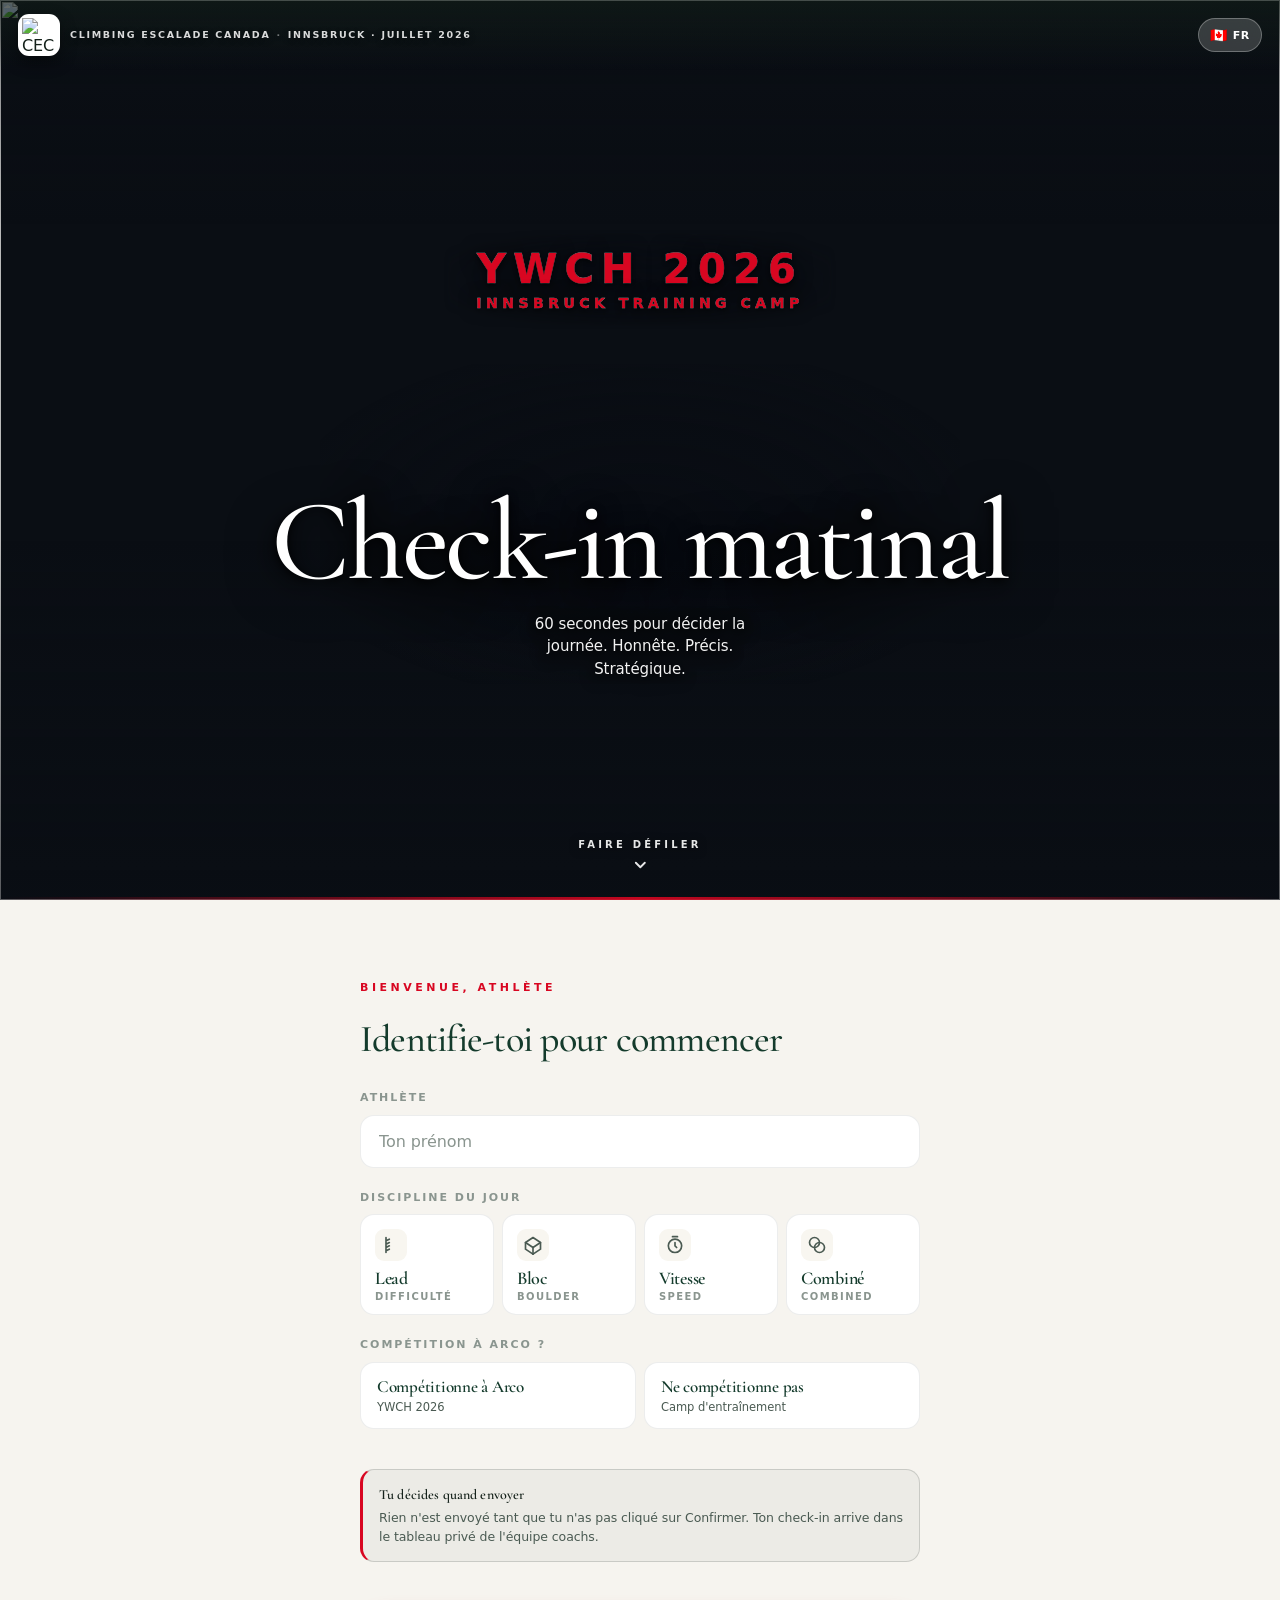
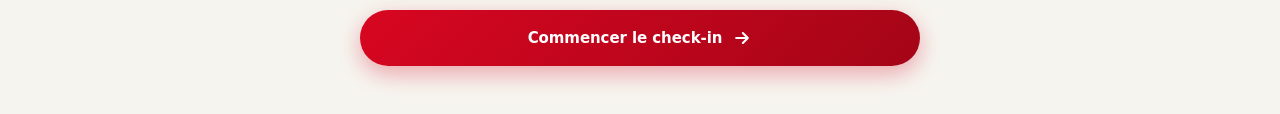
==== index.html @ 668d2060 "Safety: free-text injury detection + 10-min resubmit lock CORRECTIF 1 — free text is now read by the" ====
<!DOCTYPE html>
<html lang="fr">
<head>
  <meta charset="UTF-8" />
  <meta name="viewport" content="width=device-width, initial-scale=1.0, viewport-fit=cover" />
  <meta name="theme-color" content="#0a0e1a" />
  <meta name="description" content="CEC Check-in matinal - Camp Innsbruck 2026" data-i18n="meta.description" data-i18n-attr="content" />
  <title data-i18n="meta.title">CEC Check-in Matinal · Innsbruck 2026</title>

  <link rel="preconnect" href="https://fonts.googleapis.com">
  <link rel="preconnect" href="https://fonts.gstatic.com" crossorigin>
  <link href="https://fonts.googleapis.com/css2?family=Cormorant+Garamond:wght@400;500;600;700&display=swap" rel="stylesheet">

  <link rel="stylesheet" href="css/base.css" />
  <link rel="stylesheet" href="css/components.css" />
  <link rel="stylesheet" href="css/animations.css" />
  <link rel="stylesheet" href="css/result-screen.css" />
  <link rel="stylesheet" href="css/landing.css" />
</head>
<body>
  <!-- Ambient background mesh + gradients -->
  <div class="bg-gradients" aria-hidden="true">
    <div class="bg-gradient bg-gradient-red"></div>
    <div class="bg-gradient bg-gradient-blue"></div>
    <div class="bg-gradient bg-gradient-purple"></div>
    <div class="bg-gradient bg-gradient-green"></div>
    <div class="bg-gradient bg-gradient-pink"></div>
  </div>
  <div class="bg-noise" aria-hidden="true"></div>
  <div class="bg-vignette" aria-hidden="true"></div>

  <!-- Floating ambient particles -->
  <div class="particles" aria-hidden="true">
    <span class="particle particle-1"></span>
    <span class="particle particle-2"></span>
    <span class="particle particle-3"></span>
    <span class="particle particle-4"></span>
    <span class="particle particle-5"></span>
    <span class="particle particle-6"></span>
    <span class="particle particle-7"></span>
    <span class="particle particle-8"></span>
    <span class="particle particle-9"></span>
    <span class="particle particle-10"></span>
    <span class="particle particle-11"></span>
    <span class="particle particle-12"></span>
    <span class="particle particle-13"></span>
    <span class="particle particle-14"></span>
    <span class="particle particle-15"></span>
    <span class="particle particle-16"></span>
    <span class="particle particle-17"></span>
    <span class="particle particle-18"></span>
  </div>

  <!-- Sticky header -->
  <header class="header">
    <div class="header-inner">
      <div class="header-brand">
        <div class="header-logo" aria-hidden="true">
          <img src="https://paralympic.ca/wp-content/uploads/2024/10/Climbing-Escalade-Canada-300x300.png" alt="CEC" loading="lazy" decoding="async" referrerpolicy="no-referrer" />
        </div>
        <div class="header-titles">
          <h1 class="header-title" data-i18n="header.title">Check-in Matinal</h1>
          <p class="header-subtitle" id="header-date">—</p>
        </div>
      </div>
      <div class="header-actions">
        <button class="icon-button" id="lang-toggle" type="button" aria-label="Toggle language">
          <span class="flag" aria-hidden="true">🇨🇦</span>
          <span class="lang-code" id="lang-code">FR</span>
        </button>
      </div>
    </div>
    <div class="progress-bar" aria-hidden="true">
      <div class="progress-fill" id="progress-fill"></div>
    </div>
  </header>

  <main class="container">
    <!-- ============================================ -->
    <!-- LANDING SCREEN: parallax stage + sign-in -->
    <!-- ============================================ -->
    <section class="screen screen-landing" id="screen-landing">

      <!-- Top bar (always visible above the parallax stage) -->
      <header class="landing-topbar">
        <div class="landing-mark">
          <div class="landing-mark-logo" aria-hidden="true">
            <img src="https://paralympic.ca/wp-content/uploads/2024/10/Climbing-Escalade-Canada-300x300.png" alt="CEC" loading="eager" decoding="async" referrerpolicy="no-referrer" />
          </div>
          <div class="landing-mark-meta">
            <span data-i18n="landing.tag">CLIMBING ESCALADE CANADA</span>
            <span class="landing-mark-sep">·</span>
            <span data-i18n="landing.camp">INNSBRUCK · JULY 2026</span>
          </div>
        </div>
        <button class="landing-lang" id="landing-lang-toggle" type="button" aria-label="Toggle language">
          <span class="flag" aria-hidden="true">🇨🇦</span>
          <span class="lang-code" id="landing-lang-code">FR</span>
        </button>
      </header>

      <!-- PARALLAX STAGE -->
      <div class="parallax-stage" id="parallax-stage">
        <div class="parallax-layer parallax-back" id="parallax-back" aria-hidden="true">
          <img src="https://paraclimbing.org/wp-content/uploads/2020/01/innsbruck-20190705_183552-scaled.jpg"
               alt="" loading="eager" decoding="async" referrerpolicy="no-referrer" />
        </div>

        <div class="parallax-layer parallax-mid" id="parallax-mid">
          <div class="parallax-eyebrow">
            <span class="parallax-eyebrow-main" data-i18n="landing.eyebrowMain">YWCH 2026</span>
            <span class="parallax-eyebrow-sub" data-i18n="landing.eyebrowSub">INNSBRUCK TRAINING CAMP</span>
          </div>
          <h1 class="parallax-headline" data-i18n="landing.title">Check‑in matinal</h1>
          <!-- The ‑ in "Check‑in" / "Morning check‑in" is a non-breaking hyphen (U+2011)
               so the word stays together when the headline wraps. -->
          <p class="parallax-sub" data-i18n="landing.sub">60 secondes pour décider la journée. Honnête. Précis. Stratégique.</p>
        </div>

        <button class="parallax-scroll-cue" id="parallax-scroll-cue" type="button" aria-label="Scroll to sign in">
          <span class="scroll-cue-label" data-i18n="landing.scrollHint">Faire défiler</span>
          <svg viewBox="0 0 24 24" width="18" height="18" fill="none" stroke="currentColor" stroke-width="2.5" stroke-linecap="round" stroke-linejoin="round" aria-hidden="true">
            <polyline points="6 9 12 15 18 9"></polyline>
          </svg>
        </button>
      </div>

      <!-- SIGN-IN SECTION (revealed after scrolling past the parallax stage) -->
      <div class="signin-section" id="signin-section">
        <form class="landing-form" id="landing-form" autocomplete="off">
          <p class="landing-form-eyebrow" data-i18n="landing.signinEyebrow">Bienvenue, athlète</p>
          <h2 class="landing-form-title" data-i18n="landing.signinTitle">Identifie‑toi pour commencer</h2>

          <div class="landing-name">
            <label class="landing-label" for="landing-athlete-name" data-i18n="landing.athleteLabel">Athlète</label>
            <input class="landing-input" id="landing-athlete-name" type="text"
                   autocomplete="given-name" required
                   data-i18n="landing.athletePlaceholder" data-i18n-attr="placeholder"
                   placeholder="Ton prénom" />
          </div>

          <div class="landing-discipline">
            <p class="landing-label" data-i18n="landing.disciplineLabel">Discipline du jour</p>
            <div class="discipline-grid" role="radiogroup" aria-label="Discipline">
              <button type="button" class="discipline-card" data-discipline="lead" role="radio" aria-checked="false">
                <span class="discipline-icon" aria-hidden="true">
                  <svg viewBox="0 0 24 24" width="20" height="20" fill="none" stroke="currentColor" stroke-width="2" stroke-linecap="round" stroke-linejoin="round"><path d="M6 3v18M6 7l4-2M6 11l4-2M6 15l4-2M6 19l4-2"/></svg>
                </span>
                <span class="discipline-name" data-i18n="landing.lead">Lead</span>
                <span class="discipline-hint" data-i18n="landing.leadHint">Difficulté</span>
              </button>
              <button type="button" class="discipline-card" data-discipline="boulder" role="radio" aria-checked="false">
                <span class="discipline-icon" aria-hidden="true">
                  <svg viewBox="0 0 24 24" width="20" height="20" fill="none" stroke="currentColor" stroke-width="2" stroke-linecap="round" stroke-linejoin="round"><path d="M3 9l9-6 9 6-9 6z"/><path d="M3 9v8l9 6 9-6V9"/><path d="M12 15v8"/></svg>
                </span>
                <span class="discipline-name" data-i18n="landing.boulder">Bloc</span>
                <span class="discipline-hint" data-i18n="landing.boulderHint">Boulder</span>
              </button>
              <button type="button" class="discipline-card" data-discipline="speed" role="radio" aria-checked="false">
                <span class="discipline-icon" aria-hidden="true">
                  <svg viewBox="0 0 24 24" width="20" height="20" fill="none" stroke="currentColor" stroke-width="2" stroke-linecap="round" stroke-linejoin="round"><circle cx="12" cy="13" r="8"/><path d="M12 9v4l2 2"/><path d="M9 2h6"/></svg>
                </span>
                <span class="discipline-name" data-i18n="landing.speed">Vitesse</span>
                <span class="discipline-hint" data-i18n="landing.speedHint">Speed</span>
              </button>
              <button type="button" class="discipline-card" data-discipline="combined" role="radio" aria-checked="false">
                <span class="discipline-icon" aria-hidden="true">
                  <svg viewBox="0 0 24 24" width="20" height="20" fill="none" stroke="currentColor" stroke-width="2" stroke-linecap="round" stroke-linejoin="round"><circle cx="9" cy="9" r="6"/><circle cx="15" cy="15" r="6"/></svg>
                </span>
                <span class="discipline-name" data-i18n="landing.combined">Combiné</span>
                <span class="discipline-hint" data-i18n="landing.combinedHint">Combined</span>
              </button>
            </div>
          </div>

          <div class="landing-profile">
            <p class="landing-label" data-i18n="landing.profileLabel">Compétition à Arco ?</p>
            <div class="profile-grid" role="radiogroup" aria-label="Profile">
              <button type="button" class="profile-card" data-profile="competing" role="radio" aria-checked="false">
                <span class="profile-name" data-i18n="landing.profileCompeting">Compétitionne à Arco</span>
                <span class="profile-hint" data-i18n="landing.profileCompetingHint">YWCH 2026</span>
              </button>
              <button type="button" class="profile-card" data-profile="not-competing" role="radio" aria-checked="false">
                <span class="profile-name" data-i18n="landing.profileNotCompeting">Ne compétitionne pas</span>
                <span class="profile-hint" data-i18n="landing.profileNotCompetingHint">Camp d'entraînement</span>
              </button>
            </div>
          </div>

          <div class="landing-disclosure">
            <div class="landing-disclosure-content">
              <p class="landing-disclosure-title" data-i18n="landing.disclosureTitle">Tu décides quand envoyer</p>
              <p class="landing-disclosure-text" data-i18n="landing.disclaimer">Rien n'est envoyé tant que tu n'as pas cliqué sur Confirmer. Ton check-in arrive dans le tableau privé de l'équipe coachs.</p>
            </div>
          </div>

          <button class="btn btn-cinematic" id="landing-start" type="submit">
            <span data-i18n="landing.start">Commencer le check-in</span>
            <svg class="btn-arrow" viewBox="0 0 24 24" width="20" height="20" fill="none" stroke="currentColor" stroke-width="2.5" stroke-linecap="round" stroke-linejoin="round" aria-hidden="true">
              <path d="M5 12h14M13 6l6 6-6 6"/>
            </svg>
          </button>
        </form>
      </div>
    </section>

    <!-- ============================================ -->
    <!-- FORM SCREEN -->
    <!-- ============================================ -->
    <section class="screen screen-form" id="screen-form" hidden>

      <!-- Athlete name (hidden, set from landing) -->
      <input type="hidden" id="athlete-name" name="athlete-name" />

      <!-- ===== Section A : Sommeil ===== -->
      <article class="card section-card section-card-premium tone-blue" data-section="sleep" data-letter="A">
        <span class="section-watermark" aria-hidden="true">A</span>
        <header class="section-header">
          <span class="section-eyebrow" data-i18n="sections.sleep.eyebrow">Section A · Nuit</span>
          <h2 class="section-title" data-i18n="sections.sleep.title">Sommeil</h2>
          <p class="section-hint" data-i18n="sections.sleep.hint">Renseigne tes horaires de la nuit dernière.</p>
        </header>

        <div class="field-row">
          <div class="field">
            <label class="field-label" for="sleep-bedtime" data-i18n="sleep.bedtime">Heure de coucher</label>
            <input class="time-input" id="sleep-bedtime" type="time" value="23:00" />
          </div>
          <div class="field">
            <label class="field-label" for="sleep-wake" data-i18n="sleep.wake">Heure de réveil</label>
            <input class="time-input" id="sleep-wake" type="time" value="07:00" />
          </div>
        </div>

        <div class="sleep-duration" id="sleep-duration">
          <span class="sleep-duration-label" data-i18n="sleep.duration">Durée</span>
          <span class="sleep-duration-value" id="sleep-duration-value">—</span>
        </div>

        <div class="field">
          <label class="field-label" data-i18n="sleep.quality">Qualité du sommeil</label>
          <div class="likert" data-likert="sleep-quality" data-required="true"
               data-anchor-low-key="sleep.qualityLow" data-anchor-high-key="sleep.qualityHigh">
            <div class="likert-anchors">
              <span class="likert-anchor anchor-low" data-i18n="sleep.qualityLow">Très mal</span>
              <span class="likert-anchor anchor-high" data-i18n="sleep.qualityHigh">Excellent</span>
            </div>
            <div class="likert-buttons" role="radiogroup" aria-label="Sleep quality"></div>
          </div>
        </div>

        <div class="field">
          <label class="field-label" for="sleep-wakings" data-i18n="sleep.wakings">Réveils nocturnes</label>
          <input class="number-input" id="sleep-wakings" type="number" min="0" max="20" step="1" value="0" />
        </div>
      </article>

      <!-- ===== Section B : Bien-être ===== -->
      <article class="card section-card section-card-premium tone-green" data-section="wellbeing" data-letter="B">
        <span class="section-watermark" aria-hidden="true">B</span>
        <header class="section-header">
          <span class="section-eyebrow" data-i18n="sections.wellbeing.eyebrow">Section B · Corps & tête</span>
          <h2 class="section-title" data-i18n="sections.wellbeing.title">Bien‑être</h2>
          <p class="section-hint" data-i18n="sections.wellbeing.hint">Échelle uniforme. 1 = très mauvais. 5 = au top. Plus haut = mieux.</p>
        </header>

        <div class="field">
          <label class="field-label" data-i18n="wellbeing.energy">Niveau d'énergie</label>
          <div class="likert" data-likert="energy" data-required="true">
            <div class="likert-anchors">
              <span class="likert-anchor anchor-low" data-i18n="wellbeing.energyLow">Vidé</span>
              <span class="likert-anchor anchor-high" data-i18n="wellbeing.energyHigh">Plein d'énergie</span>
            </div>
            <div class="likert-buttons" role="radiogroup" aria-label="Energy"></div>
          </div>
        </div>

        <div class="field">
          <label class="field-label" data-i18n="wellbeing.muscles">État des muscles</label>
          <div class="likert" data-likert="muscles" data-required="true">
            <div class="likert-anchors">
              <span class="likert-anchor anchor-low" data-i18n="wellbeing.musclesLow">Très courbatés</span>
              <span class="likert-anchor anchor-high" data-i18n="wellbeing.musclesHigh">Frais et dispos</span>
            </div>
            <div class="likert-buttons" role="radiogroup" aria-label="Muscles"></div>
          </div>
        </div>

        <div class="field">
          <label class="field-label">
            <span data-i18n="wellbeing.forearms">Avant-bras / mains / doigts</span>
            <span class="badge badge-priority" data-i18n="wellbeing.priority">PRIORITÉ</span>
          </label>
          <div class="likert" data-likert="forearms" data-required="true">
            <div class="likert-anchors">
              <span class="likert-anchor anchor-low" data-i18n="wellbeing.forearmsLow">Cuits</span>
              <span class="likert-anchor anchor-high" data-i18n="wellbeing.forearmsHigh">Pleine forme</span>
            </div>
            <div class="likert-buttons" role="radiogroup" aria-label="Forearms"></div>
          </div>
        </div>

        <div class="field">
          <label class="field-label" data-i18n="wellbeing.calm">Calme et sérénité</label>
          <div class="likert" data-likert="calm" data-required="true">
            <div class="likert-anchors">
              <span class="likert-anchor anchor-low" data-i18n="wellbeing.calmLow">Très stressé</span>
              <span class="likert-anchor anchor-high" data-i18n="wellbeing.calmHigh">Très serein</span>
            </div>
            <div class="likert-buttons" role="radiogroup" aria-label="Calm"></div>
          </div>
        </div>

        <div class="field">
          <label class="field-label" data-i18n="wellbeing.mood">Humeur</label>
          <div class="likert" data-likert="mood" data-required="true">
            <div class="likert-anchors">
              <span class="likert-anchor anchor-low" data-i18n="wellbeing.moodLow">Très basse</span>
              <span class="likert-anchor anchor-high" data-i18n="wellbeing.moodHigh">Excellente</span>
            </div>
            <div class="likert-buttons" role="radiogroup" aria-label="Mood"></div>
          </div>
        </div>

        <div class="field">
          <div class="slider-header">
            <label class="field-label" for="willingness" data-i18n="wellbeing.willingness">Disposition à grimper aujourd'hui</label>
            <span class="slider-value" id="willingness-value">7</span>
          </div>
          <input class="slider slider-willingness" id="willingness" type="range" min="0" max="10" step="1" value="7" />
          <div class="slider-anchors">
            <span data-i18n="scale.zero">0</span>
            <span data-i18n="scale.ten">10</span>
          </div>
        </div>

        <div class="field">
          <div class="slider-header">
            <label class="field-label" for="recovery-prs" data-i18n="wellbeing.recoveryPrs">Récupération PRS</label>
            <span class="slider-value" id="recovery-prs-value">7</span>
          </div>
          <p class="field-hint" data-i18n="wellbeing.recoveryPrsHint">Perceived Recovery Status — à quel point tu te sens récupéré de la dernière séance, sur 10.</p>
          <input class="slider slider-recovery" id="recovery-prs" type="range" min="0" max="10" step="1" value="7" />
          <div class="slider-anchors">
            <span data-i18n="wellbeing.recoveryPrsLow">Pas récupéré</span>
            <span data-i18n="wellbeing.recoveryPrsHigh">Totalement récupéré</span>
          </div>
        </div>

        <div class="field">
          <div class="slider-header">
            <label class="field-label" for="prev-session-intensity" data-i18n="wellbeing.prevSessionIntensity">Intensité de la séance d'hier</label>
            <span class="slider-value" id="prev-session-intensity-value">0</span>
          </div>
          <p class="field-hint" data-i18n="wellbeing.prevSessionIntensityHint">0 = repos / très facile · 5 = séance très exigeante.</p>
          <input class="slider slider-intensity" id="prev-session-intensity" type="range" min="0" max="5" step="1" value="0" />
          <div class="slider-anchors">
            <span data-i18n="wellbeing.prevSessionIntensityLow">Repos</span>
            <span data-i18n="wellbeing.prevSessionIntensityHigh">Très intense</span>
          </div>
        </div>
      </article>

      <!-- ===== Section C : Douleur NRS ===== -->
      <article class="card section-card section-card-premium tone-orange" data-section="pain" data-letter="C">
        <span class="section-watermark" aria-hidden="true">C</span>
        <header class="section-header">
          <span class="section-eyebrow" data-i18n="sections.pain.eyebrow">Section C · Douleur</span>
          <h2 class="section-title" data-i18n="sections.pain.title">Douleur · NRS 0‑10</h2>
          <p class="section-hint" data-i18n="sections.pain.hint">0 = aucune douleur. 10 = douleur maximale.</p>
        </header>

        <div class="field">
          <div class="slider-header">
            <label class="field-label" for="pain-fingers" data-i18n="pain.fingers">Doigts et articulations</label>
            <span class="slider-value" id="pain-fingers-value">0</span>
          </div>
          <input class="slider slider-pain" id="pain-fingers" type="range" min="0" max="10" step="1" value="0" />
        </div>

        <div class="alert-box">
          <div class="alert-toggle">
            <label class="switch">
              <input type="checkbox" id="want-physio" />
              <span class="switch-slider"></span>
            </label>
            <div class="alert-content">
              <p class="alert-title" data-i18n="pain.physioRequestTitle">Je veux voir le physio aujourd'hui</p>
              <p class="alert-explain" data-i18n="pain.physioRequestExplain">Coche si tu as un inconfort que tu veux faire évaluer. Le coach sera averti. Vois le physio avant ta séance.</p>
            </div>
          </div>
        </div>

        <div class="field">
          <div class="slider-header">
            <label class="field-label" for="pain-forearm" data-i18n="pain.forearm">Avant-bras (zone fléchisseurs)</label>
            <span class="slider-value" id="pain-forearm-value">0</span>
          </div>
          <input class="slider slider-pain" id="pain-forearm" type="range" min="0" max="10" step="1" value="0" />
        </div>

        <div class="field">
          <div class="slider-header">
            <label class="field-label" for="pain-shoulders" data-i18n="pain.shoulders">Épaules / lats</label>
            <span class="slider-value" id="pain-shoulders-value">0</span>
          </div>
          <input class="slider slider-pain" id="pain-shoulders" type="range" min="0" max="10" step="1" value="0" />
        </div>

        <div class="field">
          <div class="slider-header">
            <label class="field-label" for="pain-elbow" data-i18n="pain.elbow">Coude médial</label>
            <span class="slider-value" id="pain-elbow-value">0</span>
          </div>
          <input class="slider slider-pain" id="pain-elbow" type="range" min="0" max="10" step="1" value="0" />
        </div>

        <div class="field">
          <div class="slider-header">
            <label class="field-label" for="pain-back" data-i18n="pain.back">Bas du dos</label>
            <span class="slider-value" id="pain-back-value">0</span>
          </div>
          <input class="slider slider-pain" id="pain-back" type="range" min="0" max="10" step="1" value="0" />
        </div>

        <div class="field">
          <div class="slider-header">
            <label class="field-label" for="pain-skin" data-i18n="pain.skin">Peau (paumes / doigts)</label>
            <span class="slider-value" id="pain-skin-value">0</span>
          </div>
          <input class="slider slider-pain" id="pain-skin" type="range" min="0" max="10" step="1" value="0" />
        </div>

        <div class="field">
          <label class="field-label" for="pain-other" data-i18n="pain.other">Autre douleur (optionnel)</label>
          <input class="text-input" id="pain-other" type="text" data-i18n="pain.otherPlaceholder" data-i18n-attr="placeholder" placeholder="Décris brièvement…" />
        </div>
      </article>

      <!-- ===== Section D : Récupération veille ===== -->
      <article class="card section-card section-card-premium tone-purple" data-section="hydration" data-letter="D">
        <span class="section-watermark" aria-hidden="true">D</span>
        <header class="section-header">
          <span class="section-eyebrow" data-i18n="sections.hydration.eyebrow">Section D · Veille</span>
          <h2 class="section-title" data-i18n="sections.hydration.title">Nutrition & hydratation</h2>
          <p class="section-hint" data-i18n="sections.hydration.hint">Un seul curseur pour résumer ta veille.</p>
        </header>

        <div class="field">
          <div class="slider-header">
            <label class="field-label" for="fuel-score" data-i18n="hydration.fuel">Bien nourri et hydraté la veille ?</label>
            <span class="slider-value" id="fuel-score-value">3</span>
          </div>
          <p class="field-hint" data-i18n="hydration.fuelHint">0 = repas et eau négligés · 5 = nutrition et hydratation au top.</p>
          <input class="slider slider-fuel" id="fuel-score" type="range" min="0" max="5" step="1" value="3" />
          <div class="slider-anchors">
            <span data-i18n="hydration.fuelLow">Manqué</span>
            <span data-i18n="hydration.fuelHigh">Au top</span>
          </div>
        </div>

        <div class="field">
          <label class="field-label" for="free-note" data-i18n="hydration.note">Note libre (optionnel)</label>
          <textarea class="text-input textarea" id="free-note" rows="3" data-i18n="hydration.notePlaceholder" data-i18n-attr="placeholder" placeholder="Quelque chose à ajouter pour le coach ?"></textarea>
        </div>
      </article>

      <button class="btn btn-primary btn-submit" id="submit-btn" type="button" data-i18n="form.submit">
        Calculer mon Track du jour
      </button>

      <div class="form-footer">
        <p class="form-disclaimer" data-i18n="form.disclaimer">Tes réponses ne sont envoyées qu'à ton coach via WhatsApp, et seulement si tu décides de les partager.</p>
      </div>
    </section>

    <!-- ============================================ -->
    <!-- RESULT SCREEN -->
    <!-- ============================================ -->
    <section class="screen screen-result" id="screen-result" hidden>

      <!-- Sticky mini header (appears once you scroll past the photo fold) -->
      <header class="mini-header" id="mini-header">
        <span class="mini-avatar" id="mini-avatar">—</span>
        <div class="mini-stack">
          <span class="mini-eyebrow" data-i18n="result.readiness">READINESS</span>
          <span class="mini-name" id="mini-name">—</span>
        </div>
        <span class="mini-score">
          <span class="mini-score-value" id="mini-score-value">—</span>
          <span class="mini-score-suffix">/100</span>
        </span>
        <span class="mini-track-pill" id="mini-track-pill">A</span>
      </header>

      <!-- HERO: clean editorial score panel (no photos) -->
      <div class="hero-fold hero-clean" id="hero-card">
        <div class="hero-meta-pill">
          <span class="hero-meta-avatar" id="hero-meta-avatar">—</span>
          <span class="hero-meta-text">
            <span id="meta-name">—</span>
            <span class="meta-sep">·</span>
            <span id="track-meta-date">—</span>
            <span class="meta-sep" id="track-meta-discipline-sep" hidden>·</span>
            <span id="track-meta-discipline" hidden></span>
          </span>
        </div>

        <div class="hero-score-stage visible" id="hero-score-stage">
          <span class="hero-score-eyebrow" data-i18n="result.readiness">READINESS</span>
          <span class="hero-score-value" id="readiness-value">—</span>
          <span class="hero-score-suffix">/ 100</span>
          <span class="track-pill" id="hero-track-label" data-i18n="result.trackA">TRACK A</span>
          <div class="physio-banner" id="physio-banner" hidden>
            <span class="physio-banner-icon" aria-hidden="true">🩹</span>
            <span class="physio-banner-text" data-i18n="result.physioBanner">Tu as demandé à voir le physio. Vois-le avant de grimper.</span>
          </div>
        </div>

        <div class="hero-text visible" id="hero-text-block">
          <h2 class="hero-message" id="hero-message">—</h2>
          <p class="hero-kindness" id="hero-kindness">—</p>
        </div>

        <button class="scroll-cue" id="scroll-cue" type="button" aria-label="Scroll to details">
          <span class="scroll-cue-label" data-i18n="result.scrollHint">Voir les détails</span>
          <span class="scroll-cue-chevron" aria-hidden="true">
            <svg viewBox="0 0 24 24" width="18" height="18" fill="none" stroke="currentColor" stroke-width="2.5" stroke-linecap="round" stroke-linejoin="round">
              <polyline points="6 9 12 15 18 9"></polyline>
            </svg>
          </span>
        </button>
      </div>

      <!-- Sentinel: when this enters viewport, mini header gets revealed -->
      <div class="hero-sentinel" id="hero-sentinel" aria-hidden="true"></div>

      <!-- DETAILS panel: revealed in cascade once scrolled into view -->
      <div class="result-details" id="result-details">

      <!-- Form progression over a continuous timeline (score history) -->
      <article class="card progression-card" id="progression-card">
        <header class="progression-head">
          <div class="progression-titles">
            <span class="plan-eyebrow"><span data-i18n="result.progressionTitle">Progression de la forme</span></span>
            <p class="tracker-sub" data-i18n="result.progressionSub">Score Readiness sur la durée</p>
          </div>
          <div class="progression-zoom" role="tablist" aria-label="Zoom timeline">
            <button type="button" class="zoom-btn" data-zoom="1W" role="tab" aria-selected="false">1S</button>
            <button type="button" class="zoom-btn" data-zoom="1M" role="tab" aria-selected="false">1M</button>
            <button type="button" class="zoom-btn" data-zoom="3M" role="tab" aria-selected="false">3M</button>
          </div>
        </header>
        <div class="progression-scroll" id="progression-scroll">
          <div class="progression-chart" id="progression-chart"></div>
        </div>
        <div class="progression-summary" id="progression-summary"></div>
      </article>

      <!-- Stats list (compact rows) -->
      <div class="card stats-card">
        <h3 class="card-title">
          <span data-i18n="result.todaysCheckin">Check-in du jour</span>
        </h3>
        <div class="stats-list" id="stats-list"></div>
      </div>

      <!-- Indicators list -->
      <div class="card indicators-card">
        <h3 class="card-title">
          <span data-i18n="result.indicators">Indicateurs</span>
          <span class="card-title-count" id="indicators-count">0</span>
        </h3>
        <ul class="indicators-list" id="indicators-list">
          <li class="indicator dot-green" data-i18n="result.noFlags">Aucun signal d'alerte. Belle nuit, beau profil.</li>
        </ul>
      </div>

      <!-- Send actions: confirm (full payload) or refuse (anonymous marker) -->
      <button class="btn btn-confirm" id="confirm-btn" type="button">
        <svg viewBox="0 0 24 24" width="22" height="22" fill="none" stroke="currentColor" stroke-width="2.6" stroke-linecap="round" stroke-linejoin="round" aria-hidden="true">
          <path d="M4 12.5l5 5 11-11"/>
        </svg>
        <span data-i18n="result.confirm">Envoyer aux coachs</span>
      </button>
      <button class="btn-refuse" id="refuse-btn" type="button">
        <svg viewBox="0 0 24 24" width="22" height="22" fill="none" stroke="currentColor" stroke-width="2.6" stroke-linecap="round" stroke-linejoin="round" aria-hidden="true">
          <line x1="6" y1="6" x2="18" y2="18"/>
          <line x1="18" y1="6" x2="6" y2="18"/>
        </svg>
        <span data-i18n="result.refuse">Refuser l'envoi</span>
      </button>
      <p class="send-status" id="send-status" role="status" aria-live="polite" hidden></p>

      <div class="result-actions">
        <button class="btn btn-secondary" id="edit-btn" type="button" data-i18n="result.edit">Modifier</button>
        <button class="btn btn-tertiary" id="restart-btn" type="button" data-i18n="result.restart">Recommencer</button>
      </div>
      </div><!-- /result-details -->
    </section>
  </main>

  <!-- ============================================ -->
  <!-- SETTINGS MODAL -->
  <!-- ============================================ -->
  <div class="modal" id="settings-modal" hidden role="dialog" aria-modal="true" aria-labelledby="settings-title">
    <div class="modal-backdrop" id="settings-backdrop"></div>
    <div class="modal-content card">
      <header class="modal-header">
        <h2 class="modal-title" id="settings-title" data-i18n="settings.title">Paramètres</h2>
        <button class="icon-button" id="settings-close" type="button" aria-label="Close">
          <svg viewBox="0 0 24 24" width="20" height="20" fill="none" stroke="currentColor" stroke-width="2" stroke-linecap="round" stroke-linejoin="round" aria-hidden="true">
            <line x1="18" y1="6" x2="6" y2="18"></line>
            <line x1="6" y1="6" x2="18" y2="18"></line>
          </svg>
        </button>
      </header>

      <div class="modal-body">
        <div class="field">
          <label class="field-label" for="coach-sheet-url" data-i18n="settings.coachSheetUrl">URL Google Sheet du coach</label>
          <input class="text-input" id="coach-sheet-url" type="url" inputmode="url" autocomplete="off" placeholder="https://script.google.com/macros/s/.../exec" />
          <p class="field-hint" data-i18n="settings.coachSheetUrlHint">Optionnel. Si renseigné, chaque check-in sera envoyé au tableau du coach automatiquement.</p>
        </div>

        <div class="field">
          <p class="field-label" data-i18n="settings.langLabel">Langue</p>
          <div class="lang-options">
            <label class="lang-option">
              <input type="radio" name="lang-pref" value="fr" />
              <span data-i18n="settings.langFr">Français</span>
            </label>
            <label class="lang-option">
              <input type="radio" name="lang-pref" value="en" />
              <span data-i18n="settings.langEn">English</span>
            </label>
          </div>
        </div>
      </div>

      <footer class="modal-footer">
        <button class="btn btn-primary" id="settings-save" type="button" data-i18n="settings.save">Enregistrer</button>
      </footer>
    </div>
  </div>

  <!-- ============================================ -->
  <!-- TOAST -->
  <!-- ============================================ -->
  <div class="toast" id="toast" hidden role="status" aria-live="polite"></div>

  <script type="module" src="js/main.js"></script>
</body>
</html>
---- css/base.css ----
/* ============================================
   CEC Check-in - base.css
   Light editorial theme · Team Canada palette
   ============================================ */

:root {
  /* Brand · Team Canada */
  --cec-red: #D80621;
  --cec-red-dark: #A40517;
  --cec-red-soft: #f9d6d9;

  /* Backgrounds (light editorial) */
  --bg-deep: #f6f4ef;
  --bg-mid: #fbfaf6;
  --bg-paper: #ffffff;
  --bg-card: rgba(255, 255, 255, 0.85);
  --bg-card-solid: #ffffff;
  --bg-elev: #ffffff;
  --bg-cream: #f8f6f0;

  /* Text */
  --text-primary: #14211a;
  --text-secondary: #4a5a52;
  --text-tertiary: #8a958f;
  --text-inverse: #ffffff;
  --text-deep-green: #143b2c;

  /* Semantic (editorial, lower saturation) */
  --green: #2a6f47;
  --green-light: #d2e6d8;
  --green-dark: #143b2c;
  --yellow: #b45309;
  --yellow-light: #fde9c7;
  --yellow-dark: #783506;
  --red: #b91c1c;
  --red-light: #f7dcde;
  --red-dark: #7f1d1d;
  --blue: #1e40af;
  --purple: #5b21b6;
  --orange: #c2410c;
  --pink: #be185d;
  --turquoise: #0f766e;
  --sage: #87a878;

  /* Borders */
  --border-subtle: rgba(20, 33, 26, 0.06);
  --border-glow: rgba(20, 33, 26, 0.12);
  --border-card: rgba(20, 33, 26, 0.08);

  /* Shadows */
  --shadow-card: 0 4px 16px rgba(20, 33, 26, 0.06), 0 1px 0 rgba(20, 33, 26, 0.04);
  --shadow-card-hover: 0 8px 32px rgba(20, 33, 26, 0.1);

  /* Sizing */
  --container-max: 600px;
  --radius-sm: 8px;
  --radius-md: 14px;
  --radius-lg: 20px;
  --radius-xl: 28px;
  --radius-pill: 999px;

  --header-height: 64px;
  --progress-height: 3px;

  /* Typography */
  --font-serif: 'Cormorant Garamond', 'Playfair Display', Georgia, 'Times New Roman', Times, serif;
  --font-stack: 'Inter', system-ui, -apple-system, BlinkMacSystemFont, 'Segoe UI', Roboto, 'Helvetica Neue', Arial, sans-serif;
  --font-mono: 'SF Mono', ui-monospace, Menlo, Consolas, monospace;
}

*, *::before, *::after { box-sizing: border-box; }

html {
  -webkit-text-size-adjust: 100%;
  text-size-adjust: 100%;
  scroll-behavior: smooth;
}

body {
  margin: 0;
  padding: 0;
  min-height: 100vh;
  min-height: 100dvh;
  font-family: var(--font-stack);
  font-size: 16px;
  line-height: 1.5;
  color: var(--text-primary);
  background: var(--bg-deep);
  background-image: radial-gradient(ellipse at top, var(--bg-mid) 0%, var(--bg-deep) 60%);
  background-attachment: fixed;
  -webkit-font-smoothing: antialiased;
  -moz-osx-font-smoothing: grayscale;
  text-rendering: optimizeLegibility;
  letter-spacing: -0.005em;
  overflow-x: hidden;
}

h1, h2, h3, h4, h5 {
  margin: 0;
  font-weight: 600;
  letter-spacing: -0.01em;
  color: var(--text-primary);
}

.serif {
  font-family: var(--font-serif);
  font-weight: 500;
  letter-spacing: -0.005em;
}

h1 { font-size: 1.0625rem; letter-spacing: -0.015em; }
h2 { font-size: 1.25rem; letter-spacing: -0.02em; }
h3 { font-size: 1rem; letter-spacing: -0.01em; }

p { margin: 0; }

button {
  font-family: inherit;
  font-size: inherit;
  color: inherit;
  border: none;
  background: none;
  cursor: pointer;
  padding: 0;
  -webkit-tap-highlight-color: transparent;
}

input, textarea, select {
  font-family: inherit;
  font-size: inherit;
  color: inherit;
  -webkit-tap-highlight-color: transparent;
}

a { color: inherit; text-decoration: none; }

/* ============================================
   Disable old dark-mode ambient layers
   ============================================ */
.bg-gradients,
.bg-noise,
.bg-vignette,
.particles {
  display: none !important;
}

/* ============================================
   Container & layout
   ============================================ */
.container {
  width: 100%;
  max-width: var(--container-max);
  margin: 0 auto;
  padding: 16px;
  padding-bottom: max(48px, env(safe-area-inset-bottom));
  position: relative;
  z-index: 1;
}

.screen {
  display: flex;
  flex-direction: column;
  gap: 16px;
}

.screen[hidden] { display: none; }

/* ============================================
   Header (light, editorial)
   ============================================ */
.header {
  position: sticky;
  top: 0;
  z-index: 50;
  background: rgba(246, 244, 239, 0.88);
  backdrop-filter: blur(20px) saturate(180%);
  -webkit-backdrop-filter: blur(20px) saturate(180%);
  border-bottom: 1px solid var(--border-subtle);
}

.header-inner {
  display: flex;
  align-items: center;
  justify-content: space-between;
  gap: 12px;
  max-width: var(--container-max);
  margin: 0 auto;
  padding: 12px 16px;
  height: var(--header-height);
}

.header-brand {
  display: flex;
  align-items: center;
  gap: 12px;
  min-width: 0;
}

.header-logo {
  width: 40px;
  height: 40px;
  flex: 0 0 40px;
  border-radius: 11px;
  background: white;
  display: flex;
  align-items: center;
  justify-content: center;
  overflow: hidden;
  box-shadow: 0 2px 10px rgba(20, 33, 26, 0.12);
  padding: 4px;
}

.header-logo img {
  width: 100%;
  height: 100%;
  object-fit: contain;
  display: block;
}

.header-title {
  margin: 0;
  font-family: var(--font-serif);
  font-size: 20px;
  font-weight: 600;
  line-height: 1.1;
  letter-spacing: -0.015em;
  color: var(--text-deep-green);
  white-space: nowrap;
  overflow: hidden;
  text-overflow: ellipsis;
}

.header-subtitle {
  margin: 1px 0 0;
  font-size: 11px;
  color: var(--text-tertiary);
  font-weight: 500;
  letter-spacing: 0.06em;
  text-transform: uppercase;
  white-space: nowrap;
  overflow: hidden;
  text-overflow: ellipsis;
}

.header-actions {
  display: flex;
  align-items: center;
  gap: 8px;
}

.icon-button {
  display: inline-flex;
  align-items: center;
  justify-content: center;
  gap: 6px;
  min-width: 38px;
  height: 38px;
  padding: 0 10px;
  border-radius: var(--radius-pill);
  background: var(--bg-paper);
  border: 1px solid var(--border-card);
  color: var(--text-primary);
  transition: background 0.2s ease, transform 0.15s ease, border-color 0.2s ease;
}

.icon-button:hover, .icon-button:focus-visible {
  background: var(--bg-cream);
  border-color: var(--border-glow);
}

.icon-button:active {
  transform: scale(0.96);
}

.icon-button .flag {
  font-size: 14px;
  line-height: 1;
}

.icon-button .lang-code {
  font-size: 11px;
  font-weight: 700;
  letter-spacing: 0.04em;
  color: var(--text-secondary);
}

/* ============================================
   Progress bar
   ============================================ */
.progress-bar {
  position: relative;
  height: var(--progress-height);
  width: 100%;
  background: rgba(20, 33, 26, 0.04);
  overflow: hidden;
}

.progress-fill {
  height: 100%;
  width: 0%;
  background: linear-gradient(90deg, var(--cec-red) 0%, var(--green) 100%);
  border-radius: 0 999px 999px 0;
  transition: width 0.4s cubic-bezier(0.34, 1.56, 0.64, 1);
}
---- css/components.css ----
/* ============================================
   CEC Check-in - components.css
   Light editorial · cards, buttons, forms, modal
   ============================================ */

/* ============================================
   Card (paper / cream · premium 2026)
   - Layered shadow: tight contact + ambient drop
   - Inner highlight ring for that printed-paper feel
   ============================================ */
.card {
  position: relative;
  background: var(--bg-paper);
  border: 1px solid var(--border-card);
  border-radius: var(--radius-lg);
  padding: 24px;
  box-shadow:
    0 1px 0 rgba(255, 255, 255, 0.95) inset,
    0 0 0 1px rgba(20, 33, 26, 0.02),
    0 2px 6px rgba(20, 33, 26, 0.04),
    0 16px 38px rgba(20, 33, 26, 0.06);
  transition: box-shadow 0.3s ease, border-color 0.3s ease, transform 0.3s ease;
  animation: card-fade-in 0.5s cubic-bezier(0.34, 1.4, 0.4, 1) backwards;
}

.card:hover {
  box-shadow:
    0 1px 0 rgba(255, 255, 255, 0.95) inset,
    0 0 0 1px rgba(20, 33, 26, 0.04),
    0 4px 10px rgba(20, 33, 26, 0.05),
    0 20px 48px rgba(20, 33, 26, 0.08);
}

.card:nth-of-type(1) { animation-delay: 0.05s; }
.card:nth-of-type(2) { animation-delay: 0.12s; }
.card:nth-of-type(3) { animation-delay: 0.19s; }
.card:nth-of-type(4) { animation-delay: 0.26s; }
.card:nth-of-type(5) { animation-delay: 0.33s; }

@keyframes card-fade-in {
  from { opacity: 0; transform: translateY(14px); }
  to { opacity: 1; transform: translateY(0); }
}

.card-title {
  font-family: var(--font-serif);
  font-size: 22px;
  font-weight: 600;
  margin: 0 0 12px;
  letter-spacing: -0.015em;
  color: var(--text-deep-green);
}

/* ============================================
   Section card · premium editorial header
   - Huge serif watermark letter behind the content (parallax via JS)
   - Eyebrow eyebrow + big serif title + hint
   - Tonal accent line under the eyebrow
   ============================================ */
.section-card {
  display: flex;
  flex-direction: column;
  gap: 22px;
}

.section-card-premium {
  position: relative;
  padding: 32px 22px 26px;
  overflow: hidden;
  isolation: isolate;
}

/* Huge editorial letter behind the section content */
.section-watermark {
  position: absolute;
  right: -10px;
  top: -36px;
  font-family: var(--font-serif);
  font-size: clamp(180px, 42vw, 260px);
  font-weight: 500;
  line-height: 0.85;
  color: rgba(20, 33, 26, 0.05);
  letter-spacing: -0.06em;
  pointer-events: none;
  user-select: none;
  z-index: -1;
  /* Parallax: drives by --section-shift set by main.js based on element rect */
  transform: translate3d(0, calc(var(--section-shift, 0px) * -0.18), 0);
  will-change: transform;
}

/* Tonal watermark color per section */
.section-card-premium.tone-blue .section-watermark { color: rgba(30, 64, 175, 0.085); }
.section-card-premium.tone-green .section-watermark { color: rgba(42, 111, 71, 0.085); }
.section-card-premium.tone-orange .section-watermark { color: rgba(194, 65, 12, 0.085); }
.section-card-premium.tone-purple .section-watermark { color: rgba(91, 33, 182, 0.085); }

.section-header {
  display: flex;
  flex-direction: column;
  gap: 6px;
  position: relative;
  z-index: 1;
}

.section-eyebrow {
  display: inline-flex;
  align-items: center;
  gap: 8px;
  font-size: 11px;
  font-weight: 800;
  letter-spacing: 0.24em;
  text-transform: uppercase;
  color: var(--text-tertiary);
}

.section-eyebrow::before {
  content: '';
  width: 22px;
  height: 1.5px;
  background: currentColor;
  display: inline-block;
  border-radius: 2px;
}

/* Tonal eyebrow accent */
.section-card-premium.tone-blue .section-eyebrow { color: #1e40af; }
.section-card-premium.tone-green .section-eyebrow { color: var(--green-dark); }
.section-card-premium.tone-orange .section-eyebrow { color: var(--yellow-dark); }
.section-card-premium.tone-purple .section-eyebrow { color: #4c1d95; }

.section-title {
  margin: 0;
  font-family: var(--font-serif);
  font-size: clamp(34px, 8vw, 44px);
  font-weight: 500;
  line-height: 1.05;
  letter-spacing: -0.025em;
  color: var(--text-deep-green);
}

.section-hint {
  margin: 6px 0 0;
  font-size: 14px;
  color: var(--text-secondary);
  line-height: 1.5;
  max-width: 42ch;
}

/* Scroll-reveal: section-card-premium fades up when entering viewport */
.section-card-premium {
  opacity: 0;
  transform: translateY(28px);
  transition: opacity 0.7s ease, transform 0.7s cubic-bezier(0.34, 1.4, 0.4, 1);
}

.section-card-premium.in-view {
  opacity: 1;
  transform: translateY(0);
}

/* ============================================
   Fields
   ============================================ */
.field { display: flex; flex-direction: column; gap: 10px; }

.field-row {
  display: grid;
  grid-template-columns: 1fr 1fr;
  gap: 12px;
}

.field-label {
  display: flex;
  align-items: center;
  gap: 8px;
  font-size: 13px;
  font-weight: 600;
  letter-spacing: -0.005em;
  color: var(--text-primary);
}

.field-hint {
  margin: 6px 0 0;
  font-size: 12px;
  color: var(--text-tertiary);
  line-height: 1.4;
}

/* Inputs */
.text-input,
.number-input,
.time-input {
  width: 100%;
  padding: 12px 14px;
  font-size: 15px;
  font-weight: 500;
  color: var(--text-primary);
  background: var(--bg-cream);
  border: 1px solid var(--border-card);
  border-radius: var(--radius-md);
  outline: none;
  transition: border-color 0.2s ease, background 0.2s ease, box-shadow 0.2s ease;
  -webkit-appearance: none;
  appearance: none;
}

.text-input::placeholder,
.textarea::placeholder {
  color: var(--text-tertiary);
}

.text-input:focus,
.number-input:focus,
.time-input:focus,
.textarea:focus {
  border-color: var(--cec-red);
  background: white;
  box-shadow: 0 0 0 3px rgba(216, 6, 33, 0.12);
}

.textarea {
  resize: vertical;
  min-height: 76px;
  font-family: inherit;
  line-height: 1.5;
}

.number-input {
  width: 96px;
  font-variant-numeric: tabular-nums;
}

.time-input {
  font-variant-numeric: tabular-nums;
}

/* ============================================
   Sleep duration display
   ============================================ */
.sleep-duration {
  display: flex;
  align-items: center;
  justify-content: space-between;
  padding: 10px 14px;
  background: var(--green-light);
  border: 1px solid rgba(42, 111, 71, 0.18);
  border-radius: var(--radius-md);
  margin-top: 4px;
}

.sleep-duration-label {
  font-size: 11px;
  font-weight: 700;
  color: var(--green-dark);
  text-transform: uppercase;
  letter-spacing: 0.08em;
}

.sleep-duration-value {
  font-family: var(--font-serif);
  font-size: 20px;
  font-weight: 600;
  color: var(--text-deep-green);
  font-variant-numeric: tabular-nums;
  letter-spacing: -0.02em;
}

.sleep-duration.warning {
  background: var(--red-light);
  border-color: rgba(185, 28, 28, 0.2);
}

.sleep-duration.warning .sleep-duration-label,
.sleep-duration.warning .sleep-duration-value { color: var(--red-dark); }

.sleep-duration.ok {
  background: var(--green-light);
  border-color: rgba(42, 111, 71, 0.22);
}

/* ============================================
   Likert (editorial)
   ============================================ */
.likert {
  display: flex;
  flex-direction: column;
  gap: 8px;
}

.likert-anchors {
  display: flex;
  justify-content: space-between;
  font-size: 11px;
  color: var(--text-tertiary);
  font-weight: 500;
  letter-spacing: 0.01em;
  padding: 0 2px;
}

.likert-anchor { max-width: 45%; }
.likert-anchor.anchor-high { text-align: right; }

.likert-buttons {
  display: grid;
  grid-template-columns: repeat(5, 1fr);
  gap: 6px;
}

.likert-btn {
  position: relative;
  height: 50px;
  border-radius: var(--radius-md);
  background: var(--bg-cream);
  border: 1px solid var(--border-card);
  color: var(--text-secondary);
  font-family: var(--font-serif);
  font-weight: 600;
  font-size: 19px;
  letter-spacing: -0.01em;
  font-variant-numeric: tabular-nums;
  transition: transform 0.15s ease, background 0.2s ease, color 0.2s ease, border-color 0.25s ease, box-shadow 0.25s ease;
}

.likert-btn:hover {
  background: white;
  color: var(--text-primary);
  border-color: var(--border-glow);
}

.likert-btn:active {
  transform: scale(0.94);
}

.likert-btn.active {
  color: white;
  border-color: transparent;
  box-shadow: 0 4px 14px rgba(20, 59, 44, 0.18);
}

.likert-btn[data-value="1"].active { background: var(--red); }
.likert-btn[data-value="2"].active { background: var(--orange); }
.likert-btn[data-value="3"].active { background: var(--yellow); }
.likert-btn[data-value="4"].active { background: var(--turquoise); }
.likert-btn[data-value="5"].active { background: var(--green); }

/* ============================================
   Sliders (light)
   ============================================ */
.slider-header {
  display: flex;
  align-items: center;
  justify-content: space-between;
  gap: 12px;
}

.slider-value {
  min-width: 44px;
  text-align: right;
  font-family: var(--font-serif);
  font-weight: 600;
  font-size: 22px;
  color: var(--text-deep-green);
  font-variant-numeric: tabular-nums;
  letter-spacing: -0.02em;
  transition: color 0.2s ease, transform 0.15s ease;
}

.slider-anchors {
  display: flex;
  justify-content: space-between;
  font-size: 11px;
  color: var(--text-tertiary);
  font-weight: 500;
  margin-top: -2px;
}

.slider {
  -webkit-appearance: none;
  appearance: none;
  width: 100%;
  height: 6px;
  border-radius: 999px;
  background: linear-gradient(90deg, var(--green) 0%, var(--yellow) 50%, var(--red) 100%);
  outline: none;
  cursor: pointer;
}

.slider-willingness, .slider-recovery, .slider-fuel {
  background: linear-gradient(90deg, var(--red) 0%, var(--yellow) 40%, var(--green) 100%);
}

.slider-pain, .slider-intensity {
  background: linear-gradient(90deg, var(--green) 0%, var(--yellow) 50%, var(--red) 100%);
}

.slider::-webkit-slider-thumb {
  -webkit-appearance: none;
  appearance: none;
  width: 24px;
  height: 24px;
  border-radius: 50%;
  background: var(--bg-paper);
  border: 2px solid var(--cec-red);
  box-shadow: 0 2px 8px rgba(20, 33, 26, 0.18);
  cursor: pointer;
  transition: transform 0.15s ease;
}

.slider::-moz-range-thumb {
  width: 24px;
  height: 24px;
  border-radius: 50%;
  background: var(--bg-paper);
  border: 2px solid var(--cec-red);
  box-shadow: 0 2px 8px rgba(20, 33, 26, 0.18);
  cursor: pointer;
}

.slider:active::-webkit-slider-thumb {
  transform: scale(1.12);
}

/* ============================================
   Switch (toggle, light)
   ============================================ */
.switch {
  position: relative;
  display: inline-block;
  width: 46px;
  height: 26px;
  flex: 0 0 46px;
}

.switch input {
  opacity: 0;
  width: 0;
  height: 0;
}

.switch-slider {
  position: absolute;
  inset: 0;
  background: rgba(20, 33, 26, 0.12);
  border-radius: 999px;
  transition: background 0.25s ease;
}

.switch-slider::before {
  content: '';
  position: absolute;
  height: 20px;
  width: 20px;
  left: 3px;
  top: 50%;
  transform: translateY(-50%);
  background: white;
  border-radius: 50%;
  transition: transform 0.25s cubic-bezier(0.34, 1.56, 0.64, 1);
  box-shadow: 0 2px 6px rgba(20, 33, 26, 0.18);
}

.switch input:checked + .switch-slider {
  background: var(--green);
}

.switch input:checked + .switch-slider::before {
  transform: translate(20px, -50%);
}

.alert-box .switch input:checked + .switch-slider {
  background: var(--cec-red);
}

.toggle-row {
  display: flex;
  align-items: center;
  gap: 14px;
}

.toggle-label {
  font-size: 14px;
  font-weight: 500;
  color: var(--text-primary);
}

/* ============================================
   Alert box (PIP dorsal)
   ============================================ */
.alert-box {
  background: var(--red-light);
  border: 1px solid rgba(185, 28, 28, 0.22);
  border-radius: var(--radius-md);
  padding: 14px;
}

.alert-toggle {
  display: flex;
  align-items: flex-start;
  gap: 14px;
}

.alert-content { flex: 1; }

.alert-title {
  font-size: 14px;
  font-weight: 700;
  color: var(--red-dark);
  letter-spacing: -0.01em;
}

.alert-explain {
  margin: 4px 0 0;
  font-size: 12px;
  color: #6b1f1f;
  line-height: 1.45;
}

/* ============================================
   Badge
   ============================================ */
.badge {
  display: inline-flex;
  align-items: center;
  padding: 2px 8px;
  border-radius: 999px;
  font-size: 10px;
  font-weight: 800;
  letter-spacing: 0.06em;
  text-transform: uppercase;
}

.badge-priority {
  background: var(--cec-red);
  color: white;
}

/* ============================================
   Buttons (pill style)
   ============================================ */
.btn {
  display: inline-flex;
  align-items: center;
  justify-content: center;
  gap: 8px;
  padding: 14px 22px;
  border-radius: var(--radius-pill);
  font-size: 15px;
  font-weight: 600;
  letter-spacing: -0.005em;
  cursor: pointer;
  border: 1px solid transparent;
  transition: transform 0.15s ease, box-shadow 0.25s ease, background 0.25s ease, border-color 0.2s ease;
  -webkit-tap-highlight-color: transparent;
}

.btn:active {
  transform: scale(0.97);
}

.btn-submit {
  width: 100%;
  padding: 18px;
  font-size: 16px;
  margin-top: 4px;
}

.btn-primary {
  background: linear-gradient(135deg, var(--cec-red) 0%, var(--cec-red-dark) 100%);
  color: white;
  box-shadow: 0 6px 18px rgba(216, 6, 33, 0.3);
}

.btn-primary:hover {
  box-shadow: 0 8px 22px rgba(216, 6, 33, 0.4);
}

.btn-secondary {
  background: var(--bg-paper);
  color: var(--text-primary);
  border-color: var(--border-card);
  font-family: var(--font-stack);
  font-weight: 700;
  letter-spacing: 0.04em;
  box-shadow:
    0 1px 0 rgba(255, 255, 255, 0.85) inset,
    0 2px 6px rgba(20, 33, 26, 0.04);
}

.btn-secondary:hover {
  background: var(--bg-cream);
  border-color: var(--border-glow);
  box-shadow:
    0 1px 0 rgba(255, 255, 255, 0.95) inset,
    0 4px 12px rgba(20, 33, 26, 0.08);
}

.btn-tertiary {
  background: transparent;
  color: var(--text-secondary);
  font-family: var(--font-stack);
  font-weight: 700;
  letter-spacing: 0.04em;
  border: 1px dashed transparent;
}

.btn-tertiary:hover {
  color: var(--text-primary);
  background: var(--bg-cream);
  border-color: rgba(20, 33, 26, 0.1);
}

.btn-confirm {
  position: relative;
  width: 100%;
  padding: 20px;
  font-size: 16px;
  font-weight: 700;
  letter-spacing: -0.01em;
  background:
    linear-gradient(135deg, #2bd674 0%, #25d366 50%, #128c7e 100%);
  color: white;
  border-radius: var(--radius-pill);
  overflow: hidden;
  box-shadow:
    0 1px 0 rgba(255, 255, 255, 0.32) inset,
    0 -2px 6px rgba(0, 0, 0, 0.15) inset,
    0 8px 22px rgba(37, 211, 102, 0.36);
  transition: transform 0.15s ease, box-shadow 0.25s ease;
}

.btn-confirm::before {
  content: '';
  position: absolute;
  top: 0;
  left: -100%;
  width: 60%;
  height: 100%;
  background: linear-gradient(120deg, transparent 0%, rgba(255, 255, 255, 0.32) 50%, transparent 100%);
  transition: left 0.7s ease;
}

.btn-confirm:hover::before { left: 130%; }

.btn-confirm:hover {
  box-shadow:
    0 1px 0 rgba(255, 255, 255, 0.32) inset,
    0 -2px 6px rgba(0, 0, 0, 0.15) inset,
    0 12px 30px rgba(37, 211, 102, 0.5);
}

.btn-confirm:disabled,
.btn-confirm[disabled] {
  background: rgba(20, 33, 26, 0.18);
  color: rgba(255, 255, 255, 0.78);
  cursor: not-allowed;
  box-shadow: none;
  pointer-events: none;
}

.btn-confirm:disabled::before,
.btn-confirm[disabled]::before {
  display: none;
}

/* Refuse: same footprint as confirm, neutral gray palette. */
.btn-refuse {
  position: relative;
  display: flex;
  align-items: center;
  justify-content: center;
  gap: 10px;
  width: 100%;
  margin-top: 12px;
  padding: 20px;
  font-family: inherit;
  font-size: 16px;
  font-weight: 700;
  letter-spacing: -0.01em;
  background:
    linear-gradient(135deg, #8a958f 0%, #6e7873 50%, #4a5a52 100%);
  color: white;
  border: 0;
  border-radius: var(--radius-pill);
  cursor: pointer;
  overflow: hidden;
  box-shadow:
    0 1px 0 rgba(255, 255, 255, 0.28) inset,
    0 -2px 6px rgba(0, 0, 0, 0.15) inset,
    0 8px 22px rgba(74, 90, 82, 0.32);
  transition: transform 0.15s ease, box-shadow 0.25s ease;
}

.btn-refuse::before {
  content: '';
  position: absolute;
  top: 0;
  left: -100%;
  width: 60%;
  height: 100%;
  background: linear-gradient(120deg, transparent 0%, rgba(255, 255, 255, 0.28) 50%, transparent 100%);
  transition: left 0.7s ease;
}

.btn-refuse:hover::before { left: 130%; }

.btn-refuse:hover {
  box-shadow:
    0 1px 0 rgba(255, 255, 255, 0.28) inset,
    0 -2px 6px rgba(0, 0, 0, 0.15) inset,
    0 12px 30px rgba(74, 90, 82, 0.45);
}

.btn-refuse:disabled,
.btn-refuse[disabled] {
  background: rgba(20, 33, 26, 0.18);
  color: rgba(255, 255, 255, 0.78);
  cursor: not-allowed;
  box-shadow: none;
  pointer-events: none;
}

.btn-refuse:disabled::before,
.btn-refuse[disabled]::before {
  display: none;
}

/* Inline status line under the send buttons (resubmit lock / recorded). */
.send-status {
  margin: 12px 0 0;
  padding: 10px 14px;
  border-radius: var(--radius-md);
  font-size: 13px;
  font-weight: 600;
  line-height: 1.4;
  text-align: center;
}

.send-status[hidden] {
  display: none;
}

.send-status.is-error {
  background: var(--red-light);
  border: 1px solid rgba(185, 28, 28, 0.28);
  color: var(--red-dark);
}

.send-status.is-success {
  background: rgba(42, 111, 71, 0.08);
  border: 1px solid rgba(42, 111, 71, 0.22);
  color: var(--green-dark);
}

.result-actions {
  display: grid;
  grid-template-columns: 1fr 1fr;
  gap: 8px;
}

/* ============================================
   Form footer & disclaimer
   ============================================ */
.form-footer {
  text-align: center;
  padding: 8px 4px 0;
}

.form-disclaimer {
  font-size: 12px;
  color: var(--text-tertiary);
  line-height: 1.5;
}

/* ============================================
   Modal
   ============================================ */
.modal {
  position: fixed;
  inset: 0;
  z-index: 100;
  display: flex;
  align-items: center;
  justify-content: center;
  padding: 16px;
}

.modal[hidden] { display: none; }

.modal-backdrop {
  position: absolute;
  inset: 0;
  background: rgba(20, 33, 26, 0.4);
  backdrop-filter: blur(8px);
  -webkit-backdrop-filter: blur(8px);
}

.modal-content {
  position: relative;
  width: 100%;
  max-width: 440px;
  max-height: 90vh;
  overflow-y: auto;
  display: flex;
  flex-direction: column;
  gap: 16px;
}

.modal-header {
  display: flex;
  align-items: center;
  justify-content: space-between;
  gap: 12px;
}

.modal-title {
  margin: 0;
  font-family: var(--font-serif);
  font-size: 22px;
  font-weight: 600;
  letter-spacing: -0.02em;
  color: var(--text-deep-green);
}

.modal-body {
  display: flex;
  flex-direction: column;
  gap: 16px;
}

.modal-footer {
  display: flex;
  justify-content: flex-end;
  gap: 8px;
}

.modal-footer .btn { flex: 1; }

.lang-options {
  display: grid;
  grid-template-columns: 1fr 1fr;
  gap: 8px;
}

.lang-option {
  display: flex;
  align-items: center;
  justify-content: center;
  gap: 8px;
  padding: 12px;
  border-radius: var(--radius-md);
  background: var(--bg-cream);
  border: 1px solid var(--border-card);
  font-size: 14px;
  font-weight: 600;
  cursor: pointer;
  transition: background 0.2s ease, border-color 0.2s ease;
}

.lang-option input { accent-color: var(--cec-red); }

.lang-option:has(input:checked) {
  background: var(--cec-red-soft);
  border-color: rgba(216, 6, 33, 0.4);
}

/* ============================================
   Toast
   ============================================ */
.toast {
  position: fixed;
  bottom: max(24px, env(safe-area-inset-bottom));
  left: 50%;
  transform: translateX(-50%) translateY(20px);
  z-index: 200;
  padding: 12px 18px;
  border-radius: var(--radius-pill);
  background: var(--text-deep-green);
  color: white;
  font-size: 14px;
  font-weight: 600;
  max-width: calc(100vw - 32px);
  text-align: center;
  box-shadow: 0 8px 24px rgba(20, 33, 26, 0.25);
  opacity: 0;
  transition: opacity 0.25s ease, transform 0.3s cubic-bezier(0.34, 1.56, 0.64, 1);
}

.toast.toast-error {
  background: var(--red-dark);
}

.toast.toast-success {
  background: var(--green);
}

.toast[hidden] { display: none; }

.toast.visible {
  opacity: 1;
  transform: translateX(-50%) translateY(0);
}

/* ============================================
   Validation visuals
   ============================================ */
.likert.invalid .likert-buttons {
  outline: 1px solid var(--cec-red);
  outline-offset: 4px;
  border-radius: var(--radius-md);
  animation: shake 0.4s ease;
}

.text-input.invalid {
  border-color: var(--cec-red);
  box-shadow: 0 0 0 3px rgba(216, 6, 33, 0.18);
  animation: shake 0.4s ease;
}
---- css/animations.css ----
/* ============================================
   CEC Check-in - animations.css
   All @keyframes and animation utilities
   ============================================ */

/* ============================================
   Floating ambient particles (premium density)
   ============================================ */
.particles {
  position: fixed;
  inset: 0;
  pointer-events: none;
  z-index: 0;
  overflow: hidden;
}

.particle {
  position: absolute;
  border-radius: 50%;
  filter: blur(0.5px);
  opacity: 0.55;
  will-change: transform, opacity;
}

.particle-1  { top: 8%;  left: 12%; width: 6px;  height: 6px;  background: var(--cec-red);    box-shadow: 0 0 18px var(--cec-red);   animation: float-1 14s ease-in-out infinite; }
.particle-2  { top: 18%; right: 16%; width: 5px; height: 5px;  background: var(--blue);       box-shadow: 0 0 16px var(--blue);      animation: float-2 18s ease-in-out infinite; }
.particle-3  { top: 32%; left: 6%;  width: 8px;  height: 8px;  background: var(--purple);     box-shadow: 0 0 22px var(--purple);    animation: float-3 16s ease-in-out infinite; }
.particle-4  { top: 50%; right: 10%; width: 5px; height: 5px;  background: var(--green);      box-shadow: 0 0 14px var(--green);     animation: float-1 20s ease-in-out infinite reverse; }
.particle-5  { top: 68%; left: 14%; width: 6px;  height: 6px;  background: var(--orange);     box-shadow: 0 0 16px var(--orange);    animation: float-2 22s ease-in-out infinite reverse; }
.particle-6  { top: 82%; right: 22%; width: 7px; height: 7px;  background: var(--pink);       box-shadow: 0 0 18px var(--pink);      animation: float-3 26s ease-in-out infinite; }
.particle-7  { top: 28%; left: 48%; width: 4px;  height: 4px;  background: var(--turquoise);  box-shadow: 0 0 14px var(--turquoise); animation: float-1 24s ease-in-out infinite reverse; }
.particle-8  { top: 42%; left: 88%; width: 6px;  height: 6px;  background: var(--yellow);     box-shadow: 0 0 16px var(--yellow);    animation: float-2 19s ease-in-out infinite; }
.particle-9  { top: 12%; left: 70%; width: 5px;  height: 5px;  background: var(--turquoise);  box-shadow: 0 0 14px var(--turquoise); animation: float-3 21s ease-in-out infinite reverse; }
.particle-10 { top: 60%; left: 38%; width: 4px;  height: 4px;  background: var(--purple);     box-shadow: 0 0 12px var(--purple);    animation: float-1 17s ease-in-out infinite; }
.particle-11 { top: 92%; left: 60%; width: 6px;  height: 6px;  background: var(--cec-red);    box-shadow: 0 0 16px var(--cec-red);   animation: float-2 23s ease-in-out infinite reverse; }
.particle-12 { top: 5%;  left: 38%; width: 4px;  height: 4px;  background: var(--blue);       box-shadow: 0 0 12px var(--blue);      animation: float-3 25s ease-in-out infinite; }
.particle-13 { top: 38%; left: 28%; width: 7px;  height: 7px;  background: var(--pink);       box-shadow: 0 0 18px var(--pink);      animation: float-1 27s ease-in-out infinite reverse; }
.particle-14 { top: 72%; left: 70%; width: 5px;  height: 5px;  background: var(--green);      box-shadow: 0 0 14px var(--green);     animation: float-2 20s ease-in-out infinite; }
.particle-15 { top: 22%; left: 88%; width: 4px;  height: 4px;  background: var(--orange);     box-shadow: 0 0 12px var(--orange);    animation: float-3 18s ease-in-out infinite reverse; }
.particle-16 { top: 78%; left: 48%; width: 6px;  height: 6px;  background: var(--yellow);     box-shadow: 0 0 16px var(--yellow);    animation: float-1 22s ease-in-out infinite; }
.particle-17 { top: 55%; left: 60%; width: 4px;  height: 4px;  background: var(--turquoise);  box-shadow: 0 0 12px var(--turquoise); animation: float-2 24s ease-in-out infinite reverse; }
.particle-18 { top: 88%; left: 8%;  width: 5px;  height: 5px;  background: var(--blue);       box-shadow: 0 0 14px var(--blue);      animation: float-3 28s ease-in-out infinite; }

@keyframes float-1 {
  0%, 100% { transform: translate(0, 0) scale(1); opacity: 0.5; }
  25% { transform: translate(40px, -50px) scale(1.2); opacity: 0.8; }
  50% { transform: translate(-30px, -90px) scale(0.9); opacity: 0.4; }
  75% { transform: translate(-60px, -40px) scale(1.1); opacity: 0.7; }
}

@keyframes float-2 {
  0%, 100% { transform: translate(0, 0) scale(1); opacity: 0.4; }
  33% { transform: translate(-50px, 30px) scale(1.3); opacity: 0.7; }
  66% { transform: translate(60px, -50px) scale(0.85); opacity: 0.5; }
}

@keyframes float-3 {
  0%, 100% { transform: translate(0, 0) scale(1); opacity: 0.5; }
  50% { transform: translate(80px, 60px) scale(1.4); opacity: 0.8; }
}

/* ============================================
   Card entry / fade animations
   ============================================ */
@keyframes fadeInUp {
  from { opacity: 0; transform: translateY(16px); }
  to { opacity: 1; transform: translateY(0); }
}

@keyframes fadeInScale {
  from { opacity: 0; transform: scale(0.94); }
  to { opacity: 1; transform: scale(1); }
}

@keyframes shake {
  0%, 100% { transform: translateX(0); }
  20% { transform: translateX(-6px); }
  40% { transform: translateX(6px); }
  60% { transform: translateX(-4px); }
  80% { transform: translateX(4px); }
}

@keyframes pulse-glow-green {
  0%, 100% { filter: drop-shadow(0 0 18px rgba(16, 185, 129, 0.6)); }
  50% { filter: drop-shadow(0 0 28px rgba(16, 185, 129, 0.9)); }
}

@keyframes pulse-glow-yellow {
  0%, 100% { filter: drop-shadow(0 0 18px rgba(245, 158, 11, 0.6)); }
  50% { filter: drop-shadow(0 0 28px rgba(245, 158, 11, 0.9)); }
}

@keyframes pulse-glow-red {
  0%, 100% { filter: drop-shadow(0 0 18px rgba(239, 68, 68, 0.6)); }
  50% { filter: drop-shadow(0 0 28px rgba(239, 68, 68, 0.9)); }
}

@keyframes ring-fill {
  from { stroke-dashoffset: var(--ring-circ); }
  to { stroke-dashoffset: var(--ring-target); }
}

@keyframes ring-rotate {
  from { transform: rotate(0deg); }
  to { transform: rotate(360deg); }
}

@keyframes ring-spin {
  from { transform: rotate(0deg); }
  to { transform: rotate(360deg); }
}

@keyframes halo-breathe {
  0%, 100% { opacity: 0.45; transform: translateX(-50%) scale(1); }
  50% { opacity: 0.7; transform: translateX(-50%) scale(1.06); }
}

@keyframes blob-drift-1 {
  0%, 100% { transform: translate(0, 0) scale(1); }
  33% { transform: translate(40px, -30px) scale(1.08); }
  66% { transform: translate(-30px, 50px) scale(0.95); }
}

@keyframes blob-drift-2 {
  0%, 100% { transform: translate(0, 0) scale(1); }
  50% { transform: translate(-50px, -40px) scale(1.1); }
}

@keyframes blob-drift-3 {
  0%, 100% { transform: translate(-50%, -50%) scale(1); }
  50% { transform: translate(calc(-50% + 60px), calc(-50% - 40px)) scale(1.08); }
}

@keyframes dot-pulse {
  0%, 100% { box-shadow: 0 0 12px rgba(239, 68, 68, 0.6); transform: scale(1); }
  50% { box-shadow: 0 0 20px rgba(239, 68, 68, 1); transform: scale(1.18); }
}

@keyframes orbit-1 {
  0%   { transform: rotate(0deg)   translate(0, 140px) rotate(0deg); }
  100% { transform: rotate(360deg) translate(0, 140px) rotate(-360deg); }
}

@keyframes orbit-2 {
  0%   { transform: rotate(60deg)  translate(0, 140px) rotate(-60deg); }
  100% { transform: rotate(420deg) translate(0, 140px) rotate(-420deg); }
}

@keyframes orbit-3 {
  0%   { transform: rotate(180deg) translate(0, 140px) rotate(-180deg); }
  100% { transform: rotate(540deg) translate(0, 140px) rotate(-540deg); }
}

@keyframes count-up {
  from { transform: translateY(8px); opacity: 0; }
  to { transform: translateY(0); opacity: 1; }
}

/* ============================================
   Climber animations - shared
   ============================================ */
.climber-svg {
  width: 100%;
  height: 100%;
  display: block;
}

/* ============================================
   GREEN climber - victory animation
   ============================================ */
.climber-green .victory-arm {
  transform-origin: 32px 70px;
  animation: arm-pump 1.4s ease-in-out infinite;
}

.climber-green .halo {
  transform-origin: center;
  animation: halo-pulse 2s ease-in-out infinite;
}

.climber-green .smile {
  animation: smile-bounce 1.6s ease-in-out infinite;
}

.confetti-piece {
  animation: confetti-fall 2.6s linear infinite;
  transform-origin: center;
}

@keyframes arm-pump {
  0%, 100% { transform: rotate(0deg) translateY(0); }
  50% { transform: rotate(-6deg) translateY(-3px); }
}

@keyframes halo-pulse {
  0%, 100% { opacity: 0.4; transform: scale(1); }
  50% { opacity: 0.85; transform: scale(1.1); }
}

@keyframes smile-bounce {
  0%, 100% { transform: scale(1); }
  50% { transform: scale(1.06); }
}

@keyframes confetti-fall {
  0% { transform: translateY(-30px) rotate(0deg); opacity: 0; }
  10% { opacity: 1; }
  90% { opacity: 1; }
  100% { transform: translateY(180px) rotate(540deg); opacity: 0; }
}

/* ============================================
   YELLOW climber - dazed/recovering
   ============================================ */
.climber-yellow .climber-body {
  animation: climber-recover 3s ease-in-out infinite;
  transform-origin: 100px 130px;
}

.climber-yellow .star {
  animation: star-orbit 3s linear infinite;
  transform-origin: 100px 60px;
}

.climber-yellow .star-1 { animation-delay: 0s; }
.climber-yellow .star-2 { animation-delay: -1s; }
.climber-yellow .star-3 { animation-delay: -2s; }

@keyframes climber-recover {
  0%, 70%, 100% { transform: rotate(0deg) translateY(0); }
  85% { transform: rotate(-3deg) translateY(-4px); }
}

@keyframes star-orbit {
  0% { transform: rotate(0deg) translateX(28px) rotate(0deg); opacity: 0.9; }
  50% { opacity: 1; }
  100% { transform: rotate(360deg) translateX(28px) rotate(-360deg); opacity: 0.9; }
}

/* ============================================
   RED climber - leaving the wall
   ============================================ */
.climber-red .climber-leaving {
  animation: climber-leave 4.5s ease-in-out infinite;
}

.climber-red .alert-marks {
  animation: alert-blink 1.2s ease-in-out infinite;
}

@keyframes climber-leave {
  0% { transform: translateX(0); opacity: 1; }
  60% { transform: translateX(60px); opacity: 0.6; }
  80% { transform: translateX(80px); opacity: 0.15; }
  100% { transform: translateX(0); opacity: 1; }
}

@keyframes alert-blink {
  0%, 100% { opacity: 0.4; transform: scale(1); }
  50% { opacity: 1; transform: scale(1.2); }
}

/* ============================================
   Stat card cascade
   ============================================ */
.stat-card {
  animation: fadeInUp 0.5s cubic-bezier(0.34, 1.56, 0.64, 1) backwards;
}

.stat-card:nth-child(1) { animation-delay: 80ms; }
.stat-card:nth-child(2) { animation-delay: 160ms; }
.stat-card:nth-child(3) { animation-delay: 240ms; }
.stat-card:nth-child(4) { animation-delay: 320ms; }
.stat-card:nth-child(5) { animation-delay: 400ms; }
.stat-card:nth-child(6) { animation-delay: 480ms; }
.stat-card:nth-child(7) { animation-delay: 560ms; }
.stat-card:nth-child(8) { animation-delay: 640ms; }

/* Hero card entry */
.screen-result.entering .hero-card {
  animation: fadeInScale 0.55s cubic-bezier(0.34, 1.56, 0.64, 1);
}

.screen-result.entering .hero-letter {
  animation: hero-letter-in 0.7s cubic-bezier(0.34, 1.56, 0.64, 1) 0.3s backwards;
}

.screen-result.entering .hero-track-label {
  animation: fadeInUp 0.5s ease 0.5s backwards;
}

.screen-result.entering .hero-text {
  animation: fadeInUp 0.55s ease 0.45s backwards;
}

@keyframes hero-letter-in {
  0% { opacity: 0; transform: scale(0.5) rotate(-8deg); filter: blur(8px); }
  100% { opacity: 1; transform: scale(1) rotate(0deg); filter: blur(0); }
}

/* Slider value pulse on change */
.slider-value.pulse {
  animation: slider-pulse 0.35s ease;
}

@keyframes slider-pulse {
  0%, 100% { transform: scale(1); }
  50% { transform: scale(1.18); }
}

/* Reduced motion */
@media (prefers-reduced-motion: reduce) {
  *, *::before, *::after {
    animation-duration: 0.001ms !important;
    animation-iteration-count: 1 !important;
    transition-duration: 0.001ms !important;
  }

  .particle, .bg-gradient { animation: none !important; }
}
---- css/result-screen.css ----
/* ============================================
   CEC Check-in - result-screen.css
   Scroll-driven editorial hero · Cormorant · Team Canada
   ============================================ */

/* ============================================
   Sticky mini header (appears past the photo fold)
   ============================================ */
.mini-header {
  position: sticky;
  top: 0;
  z-index: 45;
  display: flex;
  align-items: center;
  gap: 10px;
  padding: 10px 16px;
  background: rgba(246, 244, 239, 0.94);
  backdrop-filter: blur(20px) saturate(180%);
  -webkit-backdrop-filter: blur(20px) saturate(180%);
  border-bottom: 1px solid var(--border-subtle);
  margin: 0 -16px 0 -16px;
  transform: translateY(-110%);
  opacity: 0;
  transition: transform 0.35s cubic-bezier(0.4, 0, 0.2, 1), opacity 0.25s ease;
  pointer-events: none;
}

.mini-header.visible {
  transform: translateY(0);
  opacity: 1;
  pointer-events: auto;
}

.mini-avatar {
  width: 30px;
  height: 30px;
  flex: 0 0 30px;
  border-radius: 50%;
  background: linear-gradient(135deg, var(--cec-red) 0%, var(--cec-red-dark) 100%);
  display: inline-flex;
  align-items: center;
  justify-content: center;
  color: white;
  font-weight: 700;
  font-size: 12px;
  letter-spacing: -0.01em;
}

.mini-stack {
  display: flex;
  flex-direction: column;
  gap: 0;
  flex: 1;
  min-width: 0;
  line-height: 1.1;
}

.mini-eyebrow {
  font-size: 9px;
  font-weight: 800;
  letter-spacing: 0.22em;
  text-transform: uppercase;
  color: var(--text-tertiary);
}

.mini-name {
  font-family: var(--font-serif);
  font-size: 15px;
  font-weight: 600;
  letter-spacing: -0.01em;
  color: var(--text-deep-green);
  white-space: nowrap;
  overflow: hidden;
  text-overflow: ellipsis;
}

.mini-score {
  display: inline-flex;
  align-items: baseline;
  gap: 1px;
  font-family: var(--font-serif);
}

.mini-score-value {
  font-size: 22px;
  font-weight: 600;
  letter-spacing: -0.025em;
  color: var(--text-deep-green);
  font-variant-numeric: tabular-nums;
  line-height: 1;
}

.mini-score-suffix {
  font-size: 11px;
  font-weight: 500;
  color: var(--text-tertiary);
  letter-spacing: 0;
}

.mini-track-pill {
  flex: 0 0 24px;
  width: 24px;
  height: 24px;
  border-radius: 50%;
  display: inline-flex;
  align-items: center;
  justify-content: center;
  font-family: var(--font-serif);
  font-weight: 700;
  font-size: 13px;
  letter-spacing: -0.02em;
  background: var(--green);
  color: white;
}

.screen-result.track-yellow .mini-track-pill { background: var(--yellow); }
.screen-result.track-red .mini-track-pill { background: var(--red); }

/* ============================================
   Hero (clean editorial card · no photos · premium 2026)
   The score is the immediate hero of this page.
   ============================================ */
.hero-fold {
  position: relative;
  display: flex;
  flex-direction: column;
  align-items: center;
  gap: 32px;
  padding: 64px 32px 110px;
  border-radius: var(--radius-xl);
  background:
    radial-gradient(circle at 50% -8%, rgba(255, 255, 255, 0.95) 0%, rgba(255, 255, 255, 0.4) 50%, transparent 75%),
    var(--bg-paper);
  border: 1px solid var(--border-card);
  box-shadow:
    0 1px 0 rgba(255, 255, 255, 0.95) inset,
    0 0 0 1px rgba(20, 33, 26, 0.04),
    0 4px 12px rgba(20, 33, 26, 0.04),
    0 24px 60px rgba(20, 33, 26, 0.08);
  isolation: isolate;
  min-height: calc(100vh - var(--header-height) - 80px);
  min-height: calc(100dvh - var(--header-height) - 80px);
  justify-content: center;
  overflow: hidden;
}

/* Per-track diffuse glow halo above the score */
.hero-fold::before {
  content: '';
  position: absolute;
  top: -42%;
  left: 50%;
  transform: translateX(-50%);
  width: 130%;
  aspect-ratio: 1;
  border-radius: 50%;
  background: radial-gradient(circle, rgba(42, 111, 71, 0.16) 0%, rgba(42, 111, 71, 0.04) 35%, transparent 70%);
  filter: blur(40px);
  pointer-events: none;
  z-index: 0;
  animation: hero-halo-drift 16s ease-in-out infinite;
}

.hero-fold.track-yellow::before {
  background: radial-gradient(circle, rgba(180, 83, 9, 0.2) 0%, rgba(180, 83, 9, 0.05) 35%, transparent 70%);
}

.hero-fold.track-red::before {
  background: radial-gradient(circle, rgba(185, 28, 28, 0.22) 0%, rgba(185, 28, 28, 0.05) 35%, transparent 70%);
}

/* Subtle paper-grain texture overlay (very low opacity) */
.hero-fold::after {
  content: '';
  position: absolute;
  inset: 0;
  pointer-events: none;
  z-index: 0;
  opacity: 0.045;
  mix-blend-mode: multiply;
  background-image: url("data:image/svg+xml,%3Csvg viewBox='0 0 240 240' xmlns='http://www.w3.org/2000/svg'%3E%3Cfilter id='n'%3E%3CfeTurbulence type='fractalNoise' baseFrequency='0.85' numOctaves='2' stitchTiles='stitch'/%3E%3C/filter%3E%3Crect width='100%25' height='100%25' filter='url(%23n)'/%3E%3C/svg%3E");
  background-size: 240px;
}

@keyframes hero-halo-drift {
  0%, 100% { transform: translateX(-50%) scale(1) rotate(0deg); }
  50% { transform: translateX(-48%) scale(1.05) rotate(8deg); }
}

/* Athlete + date + discipline pill at the top of the hero */
.hero-meta-pill {
  position: relative;
  z-index: 1;
  display: inline-flex;
  align-items: center;
  gap: 12px;
  padding: 6px 22px 6px 6px;
  border-radius: var(--radius-pill);
  background: rgba(255, 255, 255, 0.7);
  border: 1px solid rgba(20, 33, 26, 0.07);
  backdrop-filter: blur(14px) saturate(180%);
  -webkit-backdrop-filter: blur(14px) saturate(180%);
  font-size: 11px;
  font-weight: 700;
  letter-spacing: 0.2em;
  text-transform: uppercase;
  color: var(--text-secondary);
  box-shadow:
    0 1px 0 rgba(255, 255, 255, 0.9) inset,
    0 4px 14px rgba(20, 33, 26, 0.06);
}

.hero-meta-avatar {
  width: 30px;
  height: 30px;
  flex: 0 0 30px;
  border-radius: 50%;
  background:
    radial-gradient(circle at 30% 25%, rgba(255, 255, 255, 0.32) 0%, transparent 55%),
    linear-gradient(135deg, var(--cec-red) 0%, var(--cec-red-dark) 100%);
  color: white;
  font-family: var(--font-serif);
  font-weight: 600;
  font-size: 14px;
  letter-spacing: -0.02em;
  display: inline-flex;
  align-items: center;
  justify-content: center;
  box-shadow:
    0 1px 0 rgba(255, 255, 255, 0.35) inset,
    0 3px 8px rgba(216, 6, 33, 0.32);
}

.hero-meta-text {
  display: inline-flex;
  align-items: center;
  gap: 6px;
}

.meta-sep { opacity: 0.45; }

/* Score block · the hero of the page */
.hero-score-stage {
  position: relative;
  z-index: 1;
  display: flex;
  flex-direction: column;
  align-items: center;
  gap: 12px;
  text-align: center;
}

.hero-score-eyebrow {
  font-size: 11px;
  font-weight: 800;
  text-transform: uppercase;
  letter-spacing: 0.42em;
  color: var(--text-tertiary);
  position: relative;
  padding: 0 18px;
}

/* Decorative dashes flanking the eyebrow */
.hero-score-eyebrow::before,
.hero-score-eyebrow::after {
  content: '';
  position: absolute;
  top: 50%;
  width: 12px;
  height: 1.5px;
  background: currentColor;
  opacity: 0.4;
  transform: translateY(-50%);
}
.hero-score-eyebrow::before { left: -2px; }
.hero-score-eyebrow::after { right: -2px; }

.hero-score-value {
  font-family: var(--font-serif);
  font-size: clamp(150px, 38vw, 220px);
  line-height: 0.82;
  font-weight: 500;
  letter-spacing: -0.045em;
  color: var(--text-deep-green);
  font-variant-numeric: tabular-nums;
  font-feature-settings: "lnum", "tnum";
  text-rendering: geometricPrecision;
}

.hero-fold.track-green .hero-score-value { color: var(--green-dark); }
.hero-fold.track-yellow .hero-score-value { color: var(--yellow-dark); }
.hero-fold.track-red .hero-score-value { color: var(--red-dark); }

.hero-score-suffix {
  font-family: var(--font-serif);
  font-size: 18px;
  font-weight: 500;
  color: var(--text-tertiary);
  margin-top: -8px;
  letter-spacing: 0.06em;
  font-style: italic;
}

/* Track pill — refined editorial badge */
.track-pill {
  display: inline-flex;
  align-items: center;
  gap: 9px;
  padding: 9px 22px;
  border-radius: var(--radius-pill);
  font-size: 11px;
  font-weight: 800;
  letter-spacing: 0.34em;
  text-transform: uppercase;
  background: var(--green-light);
  color: var(--green-dark);
  border: 1px solid rgba(42, 111, 71, 0.32);
  margin-top: 4px;
  box-shadow:
    0 1px 0 rgba(255, 255, 255, 0.55) inset,
    0 4px 14px rgba(42, 111, 71, 0.12);
}

.track-pill::before {
  content: '';
  width: 8px;
  height: 8px;
  border-radius: 50%;
  background: var(--green);
  box-shadow: 0 0 10px rgba(42, 111, 71, 0.45);
}

.hero-fold.track-yellow .track-pill {
  background: var(--yellow-light);
  color: var(--yellow-dark);
  border-color: rgba(180, 83, 9, 0.32);
  box-shadow: 0 1px 0 rgba(255, 255, 255, 0.55) inset, 0 4px 14px rgba(180, 83, 9, 0.14);
}
.hero-fold.track-yellow .track-pill::before {
  background: var(--yellow);
  box-shadow: 0 0 10px rgba(180, 83, 9, 0.48);
}

.hero-fold.track-red .track-pill {
  background: var(--red-light);
  color: var(--red-dark);
  border-color: rgba(185, 28, 28, 0.36);
  box-shadow: 0 1px 0 rgba(255, 255, 255, 0.55) inset, 0 4px 14px rgba(185, 28, 28, 0.16);
}
.hero-fold.track-red .track-pill::before {
  background: var(--red);
  box-shadow: 0 0 10px rgba(185, 28, 28, 0.5);
}

/* Physio request banner — shown alongside the verdict, never replaces it */
.physio-banner {
  display: inline-flex;
  align-items: center;
  gap: 10px;
  margin-top: 14px;
  padding: 10px 16px;
  border-radius: var(--radius-pill);
  background: var(--yellow-light);
  color: var(--yellow-dark);
  border: 1px solid rgba(180, 83, 9, 0.32);
  font-size: 12.5px;
  font-weight: 600;
  line-height: 1.35;
  letter-spacing: 0.01em;
  max-width: min(420px, 92%);
  text-align: left;
  box-shadow: 0 4px 14px rgba(180, 83, 9, 0.12);
}

.physio-banner[hidden] {
  display: none;
}

.physio-banner-icon {
  flex: 0 0 auto;
  font-size: 16px;
  line-height: 1;
}

.physio-banner-text {
  flex: 1 1 auto;
}

/* Hero text below the score stage (always visible — no scroll reveal needed) */
.hero-text {
  position: relative;
  z-index: 1;
  display: flex;
  flex-direction: column;
  align-items: center;
  gap: 14px;
  text-align: center;
  padding: 0 20px;
  width: 100%;
}

.hero-message {
  margin: 0;
  font-family: var(--font-serif);
  font-size: clamp(24px, 5.8vw, 30px);
  font-weight: 500;
  line-height: 1.18;
  letter-spacing: -0.022em;
  color: var(--text-deep-green);
  max-width: 22ch;
}

.hero-kindness {
  margin: 4px 0 0;
  font-family: var(--font-serif);
  font-size: 17px;
  font-style: italic;
  color: var(--text-secondary);
  line-height: 1.55;
  max-width: 32ch;
  position: relative;
  padding: 0 18px;
}

/* Subtle quote marks to mark the kindness as editorial */
.hero-kindness::before,
.hero-kindness::after {
  font-family: var(--font-serif);
  font-style: normal;
  font-size: 22px;
  font-weight: 500;
  color: rgba(20, 33, 26, 0.18);
  line-height: 0;
  position: relative;
}
.hero-kindness::before {
  content: '“';
  margin-right: 4px;
  top: 8px;
}
.hero-kindness::after {
  content: '”';
  margin-left: 4px;
  top: 8px;
}

/* Scroll cue */
.scroll-cue {
  position: absolute;
  bottom: 14px;
  left: 50%;
  transform: translateX(-50%);
  display: inline-flex;
  flex-direction: column;
  align-items: center;
  gap: 4px;
  padding: 6px 14px 4px;
  background: transparent;
  border: none;
  color: var(--text-tertiary);
  cursor: pointer;
  z-index: 4;
  animation: scroll-cue-fade-in 0.6s ease 1.4s backwards;
  transition: opacity 0.3s ease;
}

.scroll-cue.faded {
  opacity: 0;
  pointer-events: none;
}

.scroll-cue-label {
  font-size: 10px;
  font-weight: 700;
  letter-spacing: 0.24em;
  text-transform: uppercase;
}

.scroll-cue-chevron {
  display: inline-flex;
  align-items: center;
  justify-content: center;
  width: 26px;
  height: 26px;
  border-radius: 50%;
  background: var(--bg-paper);
  border: 1px solid var(--border-card);
  color: var(--text-secondary);
  animation: scroll-bob 2s ease-in-out infinite;
}

@keyframes scroll-bob {
  0%, 100% { transform: translateY(0); }
  50% { transform: translateY(4px); }
}

@keyframes scroll-cue-fade-in {
  from { opacity: 0; transform: translateX(-50%) translateY(8px); }
  to { opacity: 1; transform: translateX(-50%) translateY(0); }
}

.scroll-cue:active {
  transform: translateX(-50%) scale(0.96);
}

.hero-sentinel {
  height: 1px;
}

/* ============================================
   Result details panel (revealed on scroll)
   ============================================ */
.result-details {
  display: flex;
  flex-direction: column;
  gap: 22px;
  padding-top: 32px;
}

/* Decorative editorial divider between hero and details */
.result-details::before {
  content: '';
  display: block;
  width: 32px;
  height: 1px;
  background: var(--cec-red);
  margin: 0 auto 18px;
  opacity: 0.6;
}

.result-details > * {
  opacity: 0;
  transform: translateY(24px);
  transition: opacity 0.6s ease, transform 0.6s cubic-bezier(0.34, 1.4, 0.4, 1);
}

.result-details.visible > * {
  opacity: 1;
  transform: translateY(0);
}

.result-details.visible > *:nth-child(1) { transition-delay: 0s; }
.result-details.visible > *:nth-child(2) { transition-delay: 0.08s; }
.result-details.visible > *:nth-child(3) { transition-delay: 0.16s; }
.result-details.visible > *:nth-child(4) { transition-delay: 0.24s; }

/* ============================================
   PLAN CARD (today's recommendation)
   Editorial dark dashboard panel inside the cream UI.
   ============================================ */
.plan-card {
  position: relative;
  padding: 28px 24px 24px;
  background:
    linear-gradient(180deg, #0f1a2a 0%, #08111d 100%);
  color: white;
  border: none;
  overflow: hidden;
  isolation: isolate;
}

.plan-card::before {
  content: '';
  position: absolute;
  top: -120px;
  right: -120px;
  width: 360px;
  height: 360px;
  border-radius: 50%;
  background: radial-gradient(circle, rgba(216, 6, 33, 0.35) 0%, transparent 70%);
  filter: blur(40px);
  pointer-events: none;
  z-index: 0;
}

.plan-head {
  display: flex;
  align-items: center;
  justify-content: space-between;
  gap: 12px;
  position: relative;
  z-index: 1;
  margin-bottom: 18px;
}

.plan-eyebrow {
  display: inline-flex;
  align-items: center;
  gap: 8px;
  font-size: 11px;
  font-weight: 800;
  letter-spacing: 0.32em;
  text-transform: uppercase;
  color: rgba(255, 255, 255, 0.62);
}

.plan-eyebrow::before {
  content: '';
  width: 22px;
  height: 1.5px;
  background: var(--cec-red);
  display: inline-block;
}

.plan-day {
  display: inline-flex;
  align-items: baseline;
  gap: 5px;
  font-size: 11px;
  font-weight: 700;
  letter-spacing: 0.18em;
  text-transform: uppercase;
  color: rgba(255, 255, 255, 0.52);
}

.plan-day strong {
  font-family: var(--font-serif);
  font-size: 22px;
  font-weight: 600;
  color: white;
  letter-spacing: -0.02em;
  font-variant-numeric: tabular-nums;
}

.plan-body {
  position: relative;
  z-index: 1;
  display: grid;
  grid-template-columns: 1fr auto;
  align-items: end;
  gap: 14px;
  margin-bottom: 14px;
}

.plan-intensity-block {
  display: flex;
  flex-direction: column;
  align-items: flex-start;
  gap: 0;
}

.plan-intensity-label {
  font-size: 10.5px;
  font-weight: 800;
  letter-spacing: 0.28em;
  text-transform: uppercase;
  color: rgba(255, 255, 255, 0.55);
  margin-bottom: 4px;
}

.plan-intensity-value {
  font-family: var(--font-serif);
  font-size: clamp(80px, 22vw, 120px);
  line-height: 0.85;
  font-weight: 500;
  letter-spacing: -0.04em;
  font-variant-numeric: tabular-nums;
  color: white;
  display: inline-block;
}

.plan-intensity-suffix {
  font-family: var(--font-serif);
  font-size: clamp(28px, 8vw, 44px);
  line-height: 1;
  font-weight: 500;
  color: var(--cec-red);
  margin-left: 4px;
  margin-top: -8px;
  align-self: flex-start;
}

.plan-intensity-note {
  font-size: 11px;
  font-weight: 600;
  letter-spacing: 0;
  color: rgba(255, 255, 255, 0.55);
  margin-top: 6px;
  text-transform: none;
}

.plan-block-tag {
  display: inline-flex;
  align-items: center;
  padding: 8px 14px;
  font-size: 10.5px;
  font-weight: 800;
  letter-spacing: 0.22em;
  text-transform: uppercase;
  border-radius: var(--radius-pill);
  background: rgba(255, 255, 255, 0.1);
  border: 1px solid rgba(255, 255, 255, 0.16);
  color: white;
  white-space: nowrap;
  align-self: end;
}

/* Block tone variants */
.plan-card[data-block="overreach"] .plan-block-tag,
.plan-card[data-block="overreach2"] .plan-block-tag {
  background: rgba(216, 6, 33, 0.22);
  border-color: rgba(216, 6, 33, 0.5);
  color: #ffd0d3;
}

.plan-card[data-block="off"] .plan-block-tag,
.plan-card[data-block="midOff"] .plan-block-tag {
  background: rgba(96, 165, 250, 0.18);
  border-color: rgba(96, 165, 250, 0.4);
  color: #d6e4f5;
}

.plan-card[data-block="taper"] .plan-block-tag,
.plan-card[data-block="taperLight"] .plan-block-tag {
  background: rgba(52, 211, 153, 0.18);
  border-color: rgba(52, 211, 153, 0.4);
  color: #d2e6d8;
}

.plan-recommendation {
  position: relative;
  z-index: 1;
  margin: 0 0 18px;
  font-family: var(--font-serif);
  font-size: clamp(17px, 4.5vw, 21px);
  font-weight: 500;
  font-style: italic;
  line-height: 1.45;
  color: rgba(255, 255, 255, 0.92);
  letter-spacing: -0.01em;
}

.plan-am-pm {
  display: grid;
  grid-template-columns: 1fr 1fr;
  gap: 10px;
  position: relative;
  z-index: 1;
}

.plan-slot {
  display: flex;
  flex-direction: column;
  gap: 3px;
  padding: 12px 14px;
  border-radius: var(--radius-md);
  background: rgba(255, 255, 255, 0.05);
  border: 1px solid rgba(255, 255, 255, 0.08);
}

.plan-slot-label {
  font-size: 10px;
  font-weight: 700;
  letter-spacing: 0.22em;
  text-transform: uppercase;
  color: rgba(255, 255, 255, 0.5);
}

.plan-slot-value {
  font-family: var(--font-serif);
  font-size: 16px;
  font-weight: 500;
  color: white;
  letter-spacing: -0.01em;
}

/* ============================================
   CAMP TRACKER (10-day vertical bar chart)
   ============================================ */
.tracker-card {
  padding: 24px 16px 18px;
}

.tracker-head {
  margin-bottom: 18px;
  padding: 0 8px;
}

.tracker-sub {
  margin: 8px 0 0;
  font-size: 13px;
  color: var(--text-secondary);
  font-weight: 500;
  letter-spacing: -0.005em;
}

.tracker-chart {
  display: grid;
  grid-template-columns: repeat(10, 1fr);
  gap: 6px;
  align-items: end;
  height: 180px;
  padding: 0 4px;
}

.tracker-day {
  display: flex;
  flex-direction: column;
  align-items: center;
  justify-content: flex-end;
  height: 100%;
  position: relative;
  cursor: default;
}

.tracker-bar-wrap {
  position: relative;
  width: 100%;
  height: 130px;
  display: flex;
  flex-direction: column;
  justify-content: flex-end;
  align-items: center;
  border-radius: 8px;
  background: rgba(20, 33, 26, 0.04);
  overflow: hidden;
}

.tracker-bar {
  width: 100%;
  border-radius: 6px 6px 0 0;
  background: linear-gradient(180deg, var(--green) 0%, var(--green-dark) 100%);
  transform-origin: bottom;
  transform: scaleY(0);
  animation: tracker-bar-rise 0.9s cubic-bezier(0.34, 1.4, 0.4, 1) forwards;
  animation-delay: var(--bar-delay, 0s);
}

@keyframes tracker-bar-rise {
  from { transform: scaleY(0); }
  to { transform: scaleY(1); }
}

.tracker-day[data-block="overreach"] .tracker-bar,
.tracker-day[data-block="overreach2"] .tracker-bar {
  background: linear-gradient(180deg, #ff4747 0%, var(--cec-red-dark) 100%);
}

.tracker-day[data-block="off"] .tracker-bar {
  background: repeating-linear-gradient(
    -45deg,
    rgba(96, 165, 250, 0.55) 0,
    rgba(96, 165, 250, 0.55) 4px,
    rgba(96, 165, 250, 0.25) 4px,
    rgba(96, 165, 250, 0.25) 8px
  );
}

.tracker-day[data-block="taper"] .tracker-bar,
.tracker-day[data-block="taperLight"] .tracker-bar {
  background: linear-gradient(180deg, var(--turquoise) 0%, #0f766e 100%);
}

.tracker-day[data-block="transit"] .tracker-bar {
  background: rgba(20, 33, 26, 0.18);
}

/* Today's bar gets a pulsing red ring */
.tracker-day.today .tracker-bar-wrap {
  outline: 2px solid var(--cec-red);
  outline-offset: 1px;
  background: rgba(216, 6, 33, 0.05);
}

.tracker-day.today::before {
  content: '';
  position: absolute;
  top: -8px;
  width: 8px;
  height: 8px;
  border-radius: 50%;
  background: var(--cec-red);
  box-shadow: 0 0 10px rgba(216, 6, 33, 0.85);
  animation: tracker-today-pulse 2s ease-in-out infinite;
}

@keyframes tracker-today-pulse {
  0%, 100% { transform: scale(1); opacity: 0.8; }
  50% { transform: scale(1.3); opacity: 1; }
}

.tracker-pct {
  position: absolute;
  top: -18px;
  font-family: var(--font-serif);
  font-size: 11px;
  font-weight: 600;
  color: var(--text-deep-green);
  font-variant-numeric: tabular-nums;
  letter-spacing: -0.01em;
  white-space: nowrap;
}

.tracker-day.today .tracker-pct {
  color: var(--cec-red-dark);
  font-weight: 700;
  font-size: 13px;
  top: -22px;
}

.tracker-label {
  margin-top: 6px;
  font-size: 9.5px;
  font-weight: 700;
  letter-spacing: 0.05em;
  color: var(--text-tertiary);
  text-transform: uppercase;
  font-variant-numeric: tabular-nums;
}

.tracker-day.today .tracker-label {
  color: var(--cec-red-dark);
  font-weight: 800;
}

.tracker-legend {
  display: flex;
  flex-wrap: wrap;
  justify-content: center;
  gap: 10px 16px;
  margin-top: 18px;
  padding: 0 8px;
  font-size: 10px;
  font-weight: 700;
  letter-spacing: 0.12em;
  text-transform: uppercase;
  color: var(--text-tertiary);
}

.tracker-legend-item {
  display: inline-flex;
  align-items: center;
  gap: 6px;
}

.tracker-legend-dot {
  width: 10px;
  height: 10px;
  border-radius: 3px;
  display: inline-block;
}

.tracker-legend-dot.dot-load { background: linear-gradient(180deg, var(--green), var(--green-dark)); }
.tracker-legend-dot.dot-overreach { background: linear-gradient(180deg, #ff4747, var(--cec-red-dark)); }
.tracker-legend-dot.dot-taper { background: linear-gradient(180deg, var(--turquoise), #0f766e); }
.tracker-legend-dot.dot-off { background: repeating-linear-gradient(-45deg, #60a5fa 0, #60a5fa 3px, rgba(96,165,250,0.3) 3px, rgba(96,165,250,0.3) 6px); }

/* ============================================
   PROGRESSION CARD (continuous timeline · zoomable · pannable)
   ============================================ */
.progression-card {
  padding: 28px 18px 22px;
}

.progression-head {
  display: flex;
  align-items: flex-end;
  justify-content: space-between;
  gap: 16px;
  flex-wrap: wrap;
  margin-bottom: 18px;
  padding: 0 4px;
}

.progression-titles {
  display: flex;
  flex-direction: column;
  gap: 4px;
  min-width: 0;
}

.progression-titles .plan-eyebrow {
  font-family: var(--font-stack);
  font-size: 11px;
  font-weight: 800;
  letter-spacing: 0.32em;
  text-transform: uppercase;
  color: var(--text-tertiary);
  display: inline-flex;
  align-items: center;
  gap: 8px;
}

.progression-titles .plan-eyebrow::before {
  content: '';
  width: 18px;
  height: 1.5px;
  background: var(--cec-red);
  display: inline-block;
}

.progression-titles .plan-eyebrow > span {
  font-family: var(--font-serif);
  font-size: 22px;
  font-weight: 600;
  letter-spacing: -0.018em;
  color: var(--text-deep-green);
  text-transform: none;
}

.progression-zoom {
  display: inline-flex;
  align-items: center;
  gap: 2px;
  padding: 4px;
  border-radius: var(--radius-pill);
  background: var(--bg-cream);
  border: 1px solid var(--border-card);
  box-shadow: 0 1px 0 rgba(255, 255, 255, 0.95) inset;
}

.zoom-btn {
  appearance: none;
  border: none;
  background: transparent;
  padding: 6px 13px;
  border-radius: var(--radius-pill);
  font-family: inherit;
  font-size: 11px;
  font-weight: 800;
  letter-spacing: 0.06em;
  color: var(--text-secondary);
  cursor: pointer;
  transition: background 0.22s ease, color 0.22s ease, transform 0.15s ease;
  font-variant-numeric: tabular-nums;
}

.zoom-btn:hover {
  color: var(--text-primary);
}

.zoom-btn:active {
  transform: scale(0.95);
}

.zoom-btn.active {
  background: white;
  color: var(--text-deep-green);
  box-shadow:
    0 1px 0 rgba(255, 255, 255, 0.9) inset,
    0 2px 8px rgba(20, 33, 26, 0.1);
}

/* Horizontal scroller wraps the wide SVG */
.progression-scroll {
  position: relative;
  overflow-x: auto;
  overflow-y: hidden;
  -webkit-overflow-scrolling: touch;
  overscroll-behavior-x: contain;
  scrollbar-width: thin;
  scrollbar-color: rgba(20, 33, 26, 0.18) transparent;
  margin: 0 -8px;
  padding: 4px 8px;
  cursor: grab;
}

.progression-scroll::-webkit-scrollbar {
  height: 5px;
}

.progression-scroll::-webkit-scrollbar-thumb {
  background: rgba(20, 33, 26, 0.18);
  border-radius: 999px;
}

.progression-scroll::-webkit-scrollbar-track {
  background: transparent;
}

.progression-chart {
  display: block;
  white-space: nowrap;
}

.progression-chart svg {
  display: block;
  height: 220px;
  /* Event-band colour tokens used by inline SVG */
  --event-fill-camp: rgba(20, 59, 44, 0.14);
  --event-stroke-camp: rgba(20, 59, 44, 0.55);
  --event-text-camp: #143b2c;
  --event-fill-arco: rgba(216, 6, 33, 0.14);
  --event-stroke-arco: rgba(216, 6, 33, 0.6);
  --event-text-arco: #A40517;
}

/* Tooltip surfaced on dot click */
.progression-card { position: relative; }

.prog-tooltip {
  position: absolute;
  transform: translate(-50%, -100%);
  z-index: 10;
  min-width: 132px;
  padding: 10px 14px 12px;
  background: var(--text-deep-green);
  color: white;
  border-radius: var(--radius-md);
  box-shadow: 0 8px 24px rgba(20, 33, 26, 0.35);
  pointer-events: none;
  opacity: 0;
  transition: opacity 0.18s ease, transform 0.22s cubic-bezier(0.34, 1.4, 0.4, 1);
}

.prog-tooltip.visible {
  opacity: 1;
  transform: translate(-50%, calc(-100% - 4px));
}

.prog-tooltip::after {
  content: '';
  position: absolute;
  bottom: -5px;
  left: 50%;
  transform: translateX(-50%) rotate(45deg);
  width: 10px;
  height: 10px;
  background: var(--text-deep-green);
}

.prog-tooltip-date {
  font-size: 10px;
  font-weight: 800;
  letter-spacing: 0.16em;
  color: rgba(255, 255, 255, 0.55);
  margin-bottom: 4px;
}

.prog-tooltip-row {
  display: flex;
  align-items: baseline;
  gap: 2px;
}

.prog-tooltip-score {
  font-family: var(--font-serif);
  font-size: 30px;
  font-weight: 600;
  letter-spacing: -0.02em;
  font-variant-numeric: tabular-nums;
  line-height: 1;
}

.prog-tooltip-suffix {
  font-size: 11px;
  font-weight: 600;
  color: rgba(255, 255, 255, 0.6);
  letter-spacing: 0.04em;
}

.prog-tooltip-track {
  margin-top: 8px;
  display: flex;
  align-items: center;
  gap: 7px;
  font-size: 10px;
  font-weight: 800;
  letter-spacing: 0.22em;
  color: rgba(255, 255, 255, 0.92);
  text-transform: uppercase;
}

.tip-dot {
  width: 8px;
  height: 8px;
  border-radius: 50%;
  display: inline-block;
}

.tip-dot-green   { background: #6ee7b7; }
.tip-dot-orange  { background: #fb923c; }
.tip-dot-red     { background: #f87171; }
.tip-dot-neutral { background: rgba(255, 255, 255, 0.5); }

.progression-summary {
  display: flex;
  flex-wrap: wrap;
  gap: 14px 22px;
  padding: 14px 12px 4px;
  border-top: 1px solid var(--border-subtle);
  margin-top: 12px;
}

.prog-empty {
  display: block;
  text-align: center;
  width: 100%;
  font-size: 13px;
  font-style: italic;
  color: var(--text-secondary);
  padding: 8px 0;
}

.prog-stat {
  display: inline-flex;
  align-items: baseline;
  gap: 6px;
  font-size: 11px;
  font-weight: 700;
  letter-spacing: 0.18em;
  text-transform: uppercase;
  color: var(--text-tertiary);
}

.prog-stat-label {
  display: inline-block;
}

.prog-stat-value {
  font-family: var(--font-serif);
  font-size: 18px;
  font-weight: 600;
  letter-spacing: -0.02em;
  color: var(--text-deep-green);
  font-variant-numeric: tabular-nums;
  text-transform: none;
}

.prog-delta {
  font-family: var(--font-stack);
  font-size: 11px;
  font-weight: 800;
  letter-spacing: 0.04em;
  font-variant-numeric: tabular-nums;
  padding: 2px 8px;
  border-radius: 999px;
}

.prog-delta.up { color: var(--green-dark); background: var(--green-light); }
.prog-delta.down { color: var(--red-dark); background: var(--red-light); }
.prog-delta.flat { color: var(--text-tertiary); background: var(--bg-cream); }

/* ============================================
   Stats list (compact rows)
   ============================================ */
.stats-list {
  display: flex;
  flex-direction: column;
  gap: 0;
  padding: 4px 0;
}

.stat-row {
  display: grid;
  grid-template-columns: 36px 1fr auto;
  align-items: center;
  gap: 16px;
  padding: 16px 14px;
  border-bottom: 1px dashed rgba(20, 33, 26, 0.08);
  transition: background 0.22s ease, transform 0.18s ease;
  border-radius: 10px;
}

.stat-row:last-child {
  border-bottom: none;
}

.stat-row:hover {
  background: var(--bg-cream);
  transform: translateX(2px);
}

.stat-icon {
  width: 36px;
  height: 36px;
  border-radius: 50%;
  flex: 0 0 36px;
  position: relative;
  background: radial-gradient(circle at 30% 25%, rgba(255, 255, 255, 0.7) 0%, transparent 50%), var(--green-light);
  border: 1px solid rgba(42, 111, 71, 0.22);
  box-shadow:
    0 1px 0 rgba(255, 255, 255, 0.6) inset,
    0 2px 6px rgba(42, 111, 71, 0.08);
}

.stat-row.tone-green .stat-icon {
  background: radial-gradient(circle at 30% 25%, rgba(255, 255, 255, 0.7) 0%, transparent 50%), var(--green-light);
  border-color: rgba(42, 111, 71, 0.28);
  box-shadow: 0 1px 0 rgba(255, 255, 255, 0.6) inset, 0 2px 8px rgba(42, 111, 71, 0.12);
}
.stat-row.tone-yellow .stat-icon {
  background: radial-gradient(circle at 30% 25%, rgba(255, 255, 255, 0.7) 0%, transparent 50%), var(--yellow-light);
  border-color: rgba(180, 83, 9, 0.28);
  box-shadow: 0 1px 0 rgba(255, 255, 255, 0.6) inset, 0 2px 8px rgba(180, 83, 9, 0.14);
}
.stat-row.tone-red .stat-icon {
  background: radial-gradient(circle at 30% 25%, rgba(255, 255, 255, 0.7) 0%, transparent 50%), var(--red-light);
  border-color: rgba(185, 28, 28, 0.32);
  box-shadow: 0 1px 0 rgba(255, 255, 255, 0.6) inset, 0 2px 8px rgba(185, 28, 28, 0.16);
}
.stat-row.tone-blue .stat-icon {
  background: radial-gradient(circle at 30% 25%, rgba(255, 255, 255, 0.7) 0%, transparent 50%), #d6e4f5;
  border-color: rgba(30, 64, 175, 0.28);
  box-shadow: 0 1px 0 rgba(255, 255, 255, 0.6) inset, 0 2px 8px rgba(30, 64, 175, 0.14);
}

.stat-row .stat-label {
  font-family: var(--font-serif);
  font-size: 17px;
  font-weight: 500;
  color: var(--text-primary);
  letter-spacing: -0.012em;
}

.stat-row .stat-value {
  font-family: var(--font-serif);
  font-size: 26px;
  font-weight: 500;
  letter-spacing: -0.025em;
  color: var(--text-deep-green);
  font-variant-numeric: tabular-nums;
  line-height: 1;
}

.stat-row .stat-unit {
  font-family: var(--font-serif);
  font-size: 14px;
  font-style: italic;
  font-weight: 400;
  color: var(--text-tertiary);
  margin-left: 3px;
}

/* ============================================
   Indicators
   ============================================ */
.indicators-card {
  display: flex;
  flex-direction: column;
  gap: 14px;
}

.card-title {
  display: flex;
  align-items: baseline;
  justify-content: space-between;
  gap: 12px;
  margin-bottom: 14px;
}

.card-title > span {
  font-family: var(--font-serif);
  font-size: 22px;
  font-weight: 600;
  letter-spacing: -0.018em;
  color: var(--text-deep-green);
}

.card-title-count {
  font-size: 11px;
  font-weight: 700;
  padding: 3px 11px;
  border-radius: 999px;
  background: var(--bg-cream);
  color: var(--text-secondary);
  letter-spacing: 0.06em;
  font-family: var(--font-stack);
  border: 1px solid var(--border-subtle);
  font-variant-numeric: tabular-nums;
}

.indicators-list {
  list-style: none;
  margin: 0;
  padding: 0;
  display: flex;
  flex-direction: column;
  gap: 6px;
}

.indicator {
  display: flex;
  align-items: flex-start;
  gap: 14px;
  padding: 13px 16px;
  border-radius: var(--radius-md);
  background: var(--bg-cream);
  border: 1px solid var(--border-subtle);
  font-family: var(--font-serif);
  font-size: 16px;
  font-weight: 500;
  line-height: 1.42;
  letter-spacing: -0.012em;
  color: var(--text-primary);
  transition: transform 0.18s ease, background 0.22s ease;
}

.indicator:hover {
  transform: translateX(2px);
}

.indicator-empty {
  color: var(--text-secondary);
  font-style: italic;
}

.indicator::before {
  content: '';
  flex: 0 0 9px;
  width: 9px;
  height: 9px;
  border-radius: 50%;
  margin-top: 9px;
  background: var(--text-tertiary);
  box-shadow: 0 0 0 4px rgba(20, 33, 26, 0.05);
}

.indicator.dot-red::before {
  background: var(--red);
  box-shadow: 0 0 0 4px rgba(185, 28, 28, 0.12), 0 0 12px rgba(185, 28, 28, 0.35);
}
.indicator.dot-yellow::before {
  background: var(--yellow);
  box-shadow: 0 0 0 4px rgba(180, 83, 9, 0.12), 0 0 12px rgba(180, 83, 9, 0.35);
}
.indicator.dot-green::before {
  background: var(--green);
  box-shadow: 0 0 0 4px rgba(42, 111, 71, 0.12), 0 0 12px rgba(42, 111, 71, 0.35);
}

.indicator.dot-red {
  background: var(--red-light);
  border-color: rgba(185, 28, 28, 0.18);
  color: var(--red-dark);
}

.indicator.dot-yellow {
  background: var(--yellow-light);
  border-color: rgba(180, 83, 9, 0.18);
  color: var(--yellow-dark);
}

.indicator.dot-green {
  background: var(--green-light);
  border-color: rgba(42, 111, 71, 0.18);
  color: var(--green-dark);
}
---- css/landing.css ----
/* ============================================
   CEC Check-in - landing.css
   Parallax stage (Innsbruck wall) + sign-in section
   (athlete · discipline · profile)
   ============================================ */

/* Landing flows in the document so the body scrolls naturally.
   The .screen-form / .screen-result are toggled via [hidden]. */
.screen-landing {
  position: relative;
  width: 100%;
  background: var(--bg-deep);
  transition: opacity 0.7s cubic-bezier(0.4, 0, 0.2, 1), filter 0.7s ease;
}

.screen-landing[hidden] { display: none; }

/* When the landing is visible, the global header is hidden
   and the container has no padding (the landing manages its own). */
body:has(.screen-landing:not([hidden])) .header { display: none; }
body:has(.screen-landing:not([hidden])) .container { padding: 0; max-width: none; }

/* ============================================
   Top bar (sticky over the parallax)
   ============================================ */
.landing-topbar {
  position: absolute;
  top: 0;
  left: 0;
  right: 0;
  z-index: 30;
  display: flex;
  align-items: center;
  justify-content: space-between;
  gap: 12px;
  padding: 14px 18px max(14px, env(safe-area-inset-top));
  background: linear-gradient(180deg, rgba(20, 33, 26, 0.55) 0%, rgba(20, 33, 26, 0) 100%);
  pointer-events: none;
}

.landing-topbar > * { pointer-events: auto; }

.landing-mark {
  display: flex;
  align-items: center;
  gap: 10px;
  min-width: 0;
}

.landing-mark-logo {
  width: 42px;
  height: 42px;
  flex: 0 0 42px;
  border-radius: 11px;
  background: white;
  display: flex;
  align-items: center;
  justify-content: center;
  overflow: hidden;
  padding: 4px;
  box-shadow: 0 6px 16px rgba(0, 0, 0, 0.45);
}

.landing-mark-logo img {
  width: 100%;
  height: 100%;
  object-fit: contain;
  display: block;
}

.landing-mark-meta {
  display: flex;
  flex-wrap: wrap;
  gap: 6px;
  font-size: 9.5px;
  font-weight: 700;
  letter-spacing: 0.18em;
  color: rgba(255, 255, 255, 0.85);
  text-shadow: 0 2px 6px rgba(0, 0, 0, 0.4);
}

.landing-mark-sep { opacity: 0.5; }

.landing-lang {
  display: inline-flex;
  align-items: center;
  justify-content: center;
  gap: 6px;
  height: 34px;
  padding: 0 11px;
  border-radius: var(--radius-pill);
  background: rgba(255, 255, 255, 0.18);
  border: 1px solid rgba(255, 255, 255, 0.28);
  backdrop-filter: blur(12px);
  -webkit-backdrop-filter: blur(12px);
  color: white;
  cursor: pointer;
  transition: background 0.2s ease, transform 0.15s ease;
  flex: 0 0 auto;
}

.landing-lang:hover { background: rgba(255, 255, 255, 0.26); }
.landing-lang:active { transform: scale(0.96); }

.landing-lang .flag { font-size: 14px; line-height: 1; }
.landing-lang .lang-code {
  font-size: 11px;
  font-weight: 700;
  letter-spacing: 0.06em;
  color: white;
}

/* ============================================
   PARALLAX STAGE (first viewport)
   Window scroll drives transform on each layer.
   Layers translateY DOWN by `scrollY * factor` to compensate for the
   natural upward scroll → appear slower (back) or faster (front).
   ============================================ */
.parallax-stage {
  position: relative;
  width: 100%;
  height: 100vh;
  height: 100dvh;
  overflow: hidden;
  background: #0a0e14;
}

.parallax-layer {
  position: absolute;
  inset: 0;
  will-change: transform;
}

/* BACK: Innsbruck wall. Slowest — biggest factor → moves DOWN most with scroll */
.parallax-back {
  z-index: 1;
  transform: translate3d(0, calc(var(--pscroll, 0px) * 0.55), 0);
}

.parallax-back img {
  width: 100%;
  height: 100%;
  object-fit: cover;
  object-position: center 35%;
  filter: saturate(1.05) brightness(0.95) contrast(1.05);
  display: block;
}

/* Light vignette so the title remains readable; no heavy bottom dark veil */
.parallax-back::after {
  content: '';
  position: absolute;
  inset: 0;
  background:
    linear-gradient(180deg,
      rgba(10, 14, 20, 0.32) 0%,
      rgba(10, 14, 20, 0) 25%,
      rgba(10, 14, 20, 0) 60%,
      rgba(10, 14, 20, 0.55) 100%);
  pointer-events: none;
}

/* MID: title block — sits in the lower third of the stage,
   moderate compensation + fades out */
.parallax-mid {
  z-index: 2;
  display: flex;
  flex-direction: column;
  align-items: center;
  justify-content: flex-end;
  text-align: center;
  padding: 0 24px clamp(140px, 27vh, 220px);
  pointer-events: none;
  transform: translate3d(0, calc(var(--pscroll, 0px) * 0.3), 0);
  opacity: var(--pscroll-fade, 1);
}

/* Soft dark scrim behind the title + subtitle for legibility on the wall */
.parallax-mid::before {
  content: '';
  position: absolute;
  left: 50%;
  bottom: 24vh;
  transform: translateX(-50%);
  width: min(640px, 92%);
  height: 320px;
  background: radial-gradient(ellipse at center, rgba(8, 11, 18, 0.55) 0%, rgba(8, 11, 18, 0.28) 50%, rgba(8, 11, 18, 0) 80%);
  pointer-events: none;
  z-index: -1;
}

.parallax-eyebrow {
  position: absolute;
  left: 50%;
  top: 26%;
  transform: translateX(-50%);
  display: flex;
  flex-direction: column;
  align-items: center;
  gap: 6px;
  margin: 0;
  padding: 14px 28px;
  color: var(--cec-red);
  text-transform: uppercase;
  /* Thin white outline applied uniformly to both lines */
  -webkit-text-stroke: 0.5px rgba(255, 255, 255, 0.78);
  paint-order: stroke fill;
  text-shadow:
    0 2px 4px rgba(0, 0, 0, 0.65),
    0 0 18px rgba(0, 0, 0, 0.5);
}

/* Soft scrim behind the eyebrow text */
.parallax-eyebrow::before {
  content: '';
  position: absolute;
  inset: 0;
  background: radial-gradient(ellipse at center, rgba(8, 11, 18, 0.5) 0%, rgba(8, 11, 18, 0.25) 55%, rgba(8, 11, 18, 0) 85%);
  pointer-events: none;
  z-index: -1;
  filter: blur(2px);
}

.parallax-eyebrow-main {
  font-size: clamp(28px, 7.5vw, 40px);
  font-weight: 800;
  letter-spacing: 0.18em;
  line-height: 1.05;
}

.parallax-eyebrow-sub {
  font-size: clamp(11px, 2.6vw, 14px);
  font-weight: 700;
  letter-spacing: 0.32em;
  line-height: 1.1;
  white-space: nowrap;
}

.parallax-headline {
  font-family: var(--font-serif);
  font-size: clamp(56px, 14vw, 120px);
  line-height: 0.92;
  font-weight: 500;
  letter-spacing: -0.025em;
  color: white;
  margin: 0 0 18px;
  text-shadow:
    0 2px 8px rgba(0, 0, 0, 0.95),
    0 6px 24px rgba(0, 0, 0, 0.75),
    0 12px 48px rgba(0, 0, 0, 0.5);
  max-width: 14ch;
}

.parallax-sub {
  font-size: 15px;
  line-height: 1.5;
  font-weight: 500;
  color: rgba(255, 255, 255, 0.95);
  margin: 0;
  max-width: 28ch;
  text-shadow:
    0 2px 8px rgba(0, 0, 0, 0.9),
    0 4px 16px rgba(0, 0, 0, 0.6);
}

/* CEC accent line at the bottom of the parallax stage */
.parallax-stage::after {
  content: '';
  position: absolute;
  left: 0;
  right: 0;
  bottom: 0;
  height: 3px;
  background: linear-gradient(90deg, transparent 0%, var(--cec-red) 50%, transparent 100%);
  opacity: 0.9;
  pointer-events: none;
  z-index: 4;
}

.parallax-scroll-cue {
  position: absolute;
  bottom: 22px;
  left: 50%;
  transform: translateX(-50%);
  display: inline-flex;
  flex-direction: column;
  align-items: center;
  gap: 6px;
  padding: 6px 14px 4px;
  background: transparent;
  border: none;
  color: rgba(255, 255, 255, 0.9);
  cursor: pointer;
  z-index: 5;
  text-shadow: 0 2px 8px rgba(0, 0, 0, 0.5);
  animation: scroll-cue-fade-in 0.6s ease 0.8s backwards;
  opacity: var(--pscroll-fade, 1);
  transition: opacity 0.3s ease;
}

.parallax-scroll-cue .scroll-cue-label {
  font-size: 10px;
  font-weight: 800;
  letter-spacing: 0.32em;
  text-transform: uppercase;
}

.parallax-scroll-cue svg {
  animation: scroll-bob 2s ease-in-out infinite;
}

@keyframes scroll-bob {
  0%, 100% { transform: translateY(0); }
  50% { transform: translateY(4px); }
}

@keyframes scroll-cue-fade-in {
  from { opacity: 0; transform: translateX(-50%) translateY(8px); }
  to { opacity: 1; transform: translateX(-50%) translateY(0); }
}

/* ============================================
   SIGN-IN section (below the parallax)
   ============================================ */
.signin-section {
  background: var(--bg-deep);
  padding: 48px 22px max(48px, env(safe-area-inset-bottom));
  position: relative;
  z-index: 4;
}

.landing-form {
  display: flex;
  flex-direction: column;
  gap: 22px;
  max-width: 560px;
  margin: 0 auto;
}

.landing-form-eyebrow {
  margin: 0;
  font-size: 11px;
  font-weight: 800;
  letter-spacing: 0.32em;
  text-transform: uppercase;
  color: var(--cec-red);
}

.landing-form-title {
  margin: 0 0 8px;
  font-family: var(--font-serif);
  font-size: clamp(28px, 6.5vw, 38px);
  font-weight: 500;
  line-height: 1.1;
  letter-spacing: -0.02em;
  color: var(--text-deep-green);
}

.landing-label {
  font-size: 11px;
  font-weight: 700;
  text-transform: uppercase;
  letter-spacing: 0.18em;
  color: var(--text-tertiary);
  margin: 0 0 8px;
}

.landing-name { display: flex; flex-direction: column; }

.landing-input {
  width: 100%;
  padding: 16px 18px;
  font-size: 16px;
  font-weight: 500;
  letter-spacing: -0.005em;
  color: var(--text-primary);
  background: var(--bg-paper);
  border: 1px solid var(--border-card);
  border-radius: var(--radius-md);
  outline: none;
  transition: border-color 0.2s ease, background 0.2s ease, box-shadow 0.2s ease;
  -webkit-appearance: none;
  appearance: none;
}

.landing-input::placeholder { color: var(--text-tertiary); }

.landing-input:focus {
  border-color: var(--cec-red);
  box-shadow: 0 0 0 4px rgba(216, 6, 33, 0.12);
}

.landing-input.invalid {
  border-color: var(--cec-red);
  box-shadow: 0 0 0 4px rgba(216, 6, 33, 0.18);
  animation: shake 0.4s ease;
}

/* Discipline grid */
.discipline-grid {
  display: grid;
  grid-template-columns: 1fr 1fr;
  gap: 8px;
}

.discipline-card {
  position: relative;
  display: flex;
  flex-direction: column;
  align-items: flex-start;
  gap: 4px;
  padding: 14px 14px 12px;
  border-radius: var(--radius-md);
  background: var(--bg-paper);
  border: 1px solid var(--border-card);
  color: var(--text-primary);
  cursor: pointer;
  transition: transform 0.18s ease, background 0.25s ease, border-color 0.25s ease, box-shadow 0.25s ease;
  text-align: left;
}

.discipline-card:hover {
  background: var(--bg-cream);
  transform: translateY(-1px);
}

.discipline-card.active {
  background: var(--cec-red-soft);
  border-color: rgba(216, 6, 33, 0.45);
  box-shadow: 0 6px 16px rgba(216, 6, 33, 0.15);
}

.discipline-card.active .discipline-icon {
  background: var(--cec-red);
  color: white;
}

.discipline-icon {
  display: inline-flex;
  width: 32px;
  height: 32px;
  border-radius: 9px;
  align-items: center;
  justify-content: center;
  background: var(--bg-cream);
  color: var(--text-secondary);
  margin-bottom: 4px;
  transition: color 0.2s ease, background 0.2s ease;
}

.discipline-name {
  font-family: var(--font-serif);
  font-size: 18px;
  font-weight: 600;
  letter-spacing: -0.015em;
  line-height: 1;
  color: var(--text-deep-green);
}

.discipline-card.active .discipline-name {
  color: var(--cec-red-dark);
}

.discipline-hint {
  font-size: 10px;
  font-weight: 700;
  letter-spacing: 0.14em;
  text-transform: uppercase;
  color: var(--text-tertiary);
}

/* Profile grid (2 stacked cards: competing / not-competing) */
.profile-grid {
  display: grid;
  grid-template-columns: 1fr 1fr;
  gap: 8px;
}

.profile-card {
  position: relative;
  display: flex;
  flex-direction: column;
  gap: 3px;
  padding: 14px 16px;
  border-radius: var(--radius-md);
  background: var(--bg-paper);
  border: 1px solid var(--border-card);
  color: var(--text-primary);
  cursor: pointer;
  transition: transform 0.18s ease, background 0.25s ease, border-color 0.25s ease, box-shadow 0.25s ease;
  text-align: left;
}

.profile-card:hover {
  background: var(--bg-cream);
  transform: translateY(-1px);
}

.profile-card.active {
  background: var(--green-light);
  border-color: rgba(42, 111, 71, 0.5);
  box-shadow: 0 6px 16px rgba(42, 111, 71, 0.15);
}

.profile-name {
  font-family: var(--font-serif);
  font-size: 17px;
  font-weight: 600;
  letter-spacing: -0.015em;
  line-height: 1.2;
  color: var(--text-deep-green);
}

.profile-card.active .profile-name { color: var(--green-dark); }

.profile-hint {
  font-size: 11.5px;
  font-weight: 500;
  letter-spacing: -0.005em;
  color: var(--text-secondary);
}

/* CTA */
.btn-cinematic {
  position: relative;
  display: inline-flex;
  align-items: center;
  justify-content: center;
  gap: 10px;
  width: 100%;
  padding: 18px 24px;
  font-size: 15px;
  font-weight: 700;
  letter-spacing: -0.005em;
  color: white;
  background: linear-gradient(135deg, var(--cec-red) 0%, var(--cec-red-dark) 100%);
  border: none;
  border-radius: var(--radius-pill);
  cursor: pointer;
  overflow: hidden;
  box-shadow: 0 8px 22px rgba(216, 6, 33, 0.32);
  transition: transform 0.15s ease, box-shadow 0.25s ease;
  margin-top: 4px;
}

.btn-cinematic:hover { box-shadow: 0 10px 28px rgba(216, 6, 33, 0.45); }
.btn-cinematic:active { transform: scale(0.985); }

.btn-arrow { transition: transform 0.25s ease; }
.btn-cinematic:hover .btn-arrow { transform: translateX(4px); }

.landing-disclosure {
  display: flex;
  gap: 12px;
  margin: 18px 0 22px;
  padding: 14px 16px;
  border-radius: var(--radius-md);
  background: rgba(20, 33, 26, 0.04);
  border: 1px solid rgba(20, 33, 26, 0.16);
  border-left: 3px solid var(--cec-red);
}

.landing-disclosure-content {
  display: flex;
  flex-direction: column;
  gap: 4px;
}

.landing-disclosure-title {
  margin: 0;
  font-family: var(--font-serif);
  font-weight: 600;
  font-size: 14px;
  color: var(--text-primary);
  letter-spacing: 0.01em;
}

.landing-disclosure-text {
  margin: 0;
  font-size: 12.5px;
  line-height: 1.5;
  color: var(--text-secondary);
}

/* Transition states */
.screen-landing.exiting {
  opacity: 0;
  filter: blur(10px);
  pointer-events: none;
  transition: opacity 0.5s ease, filter 0.5s ease;
}

.screen-form.entering-from-landing {
  animation: form-rise-in 0.9s cubic-bezier(0.34, 1.4, 0.4, 1);
}

@keyframes form-rise-in {
  from { opacity: 0; transform: translateY(40px) scale(0.96); filter: blur(6px); }
  to { opacity: 1; transform: translateY(0) scale(1); filter: blur(0); }
}

@keyframes shake {
  0%, 100% { transform: translateX(0); }
  20% { transform: translateX(-6px); }
  40% { transform: translateX(6px); }
  60% { transform: translateX(-4px); }
  80% { transform: translateX(4px); }
}

@media (min-width: 600px) {
  .signin-section { padding: 64px 32px 48px; }
  .discipline-grid { grid-template-columns: repeat(4, 1fr); }
  .parallax-headline { font-size: clamp(76px, 9vw, 132px); }
}
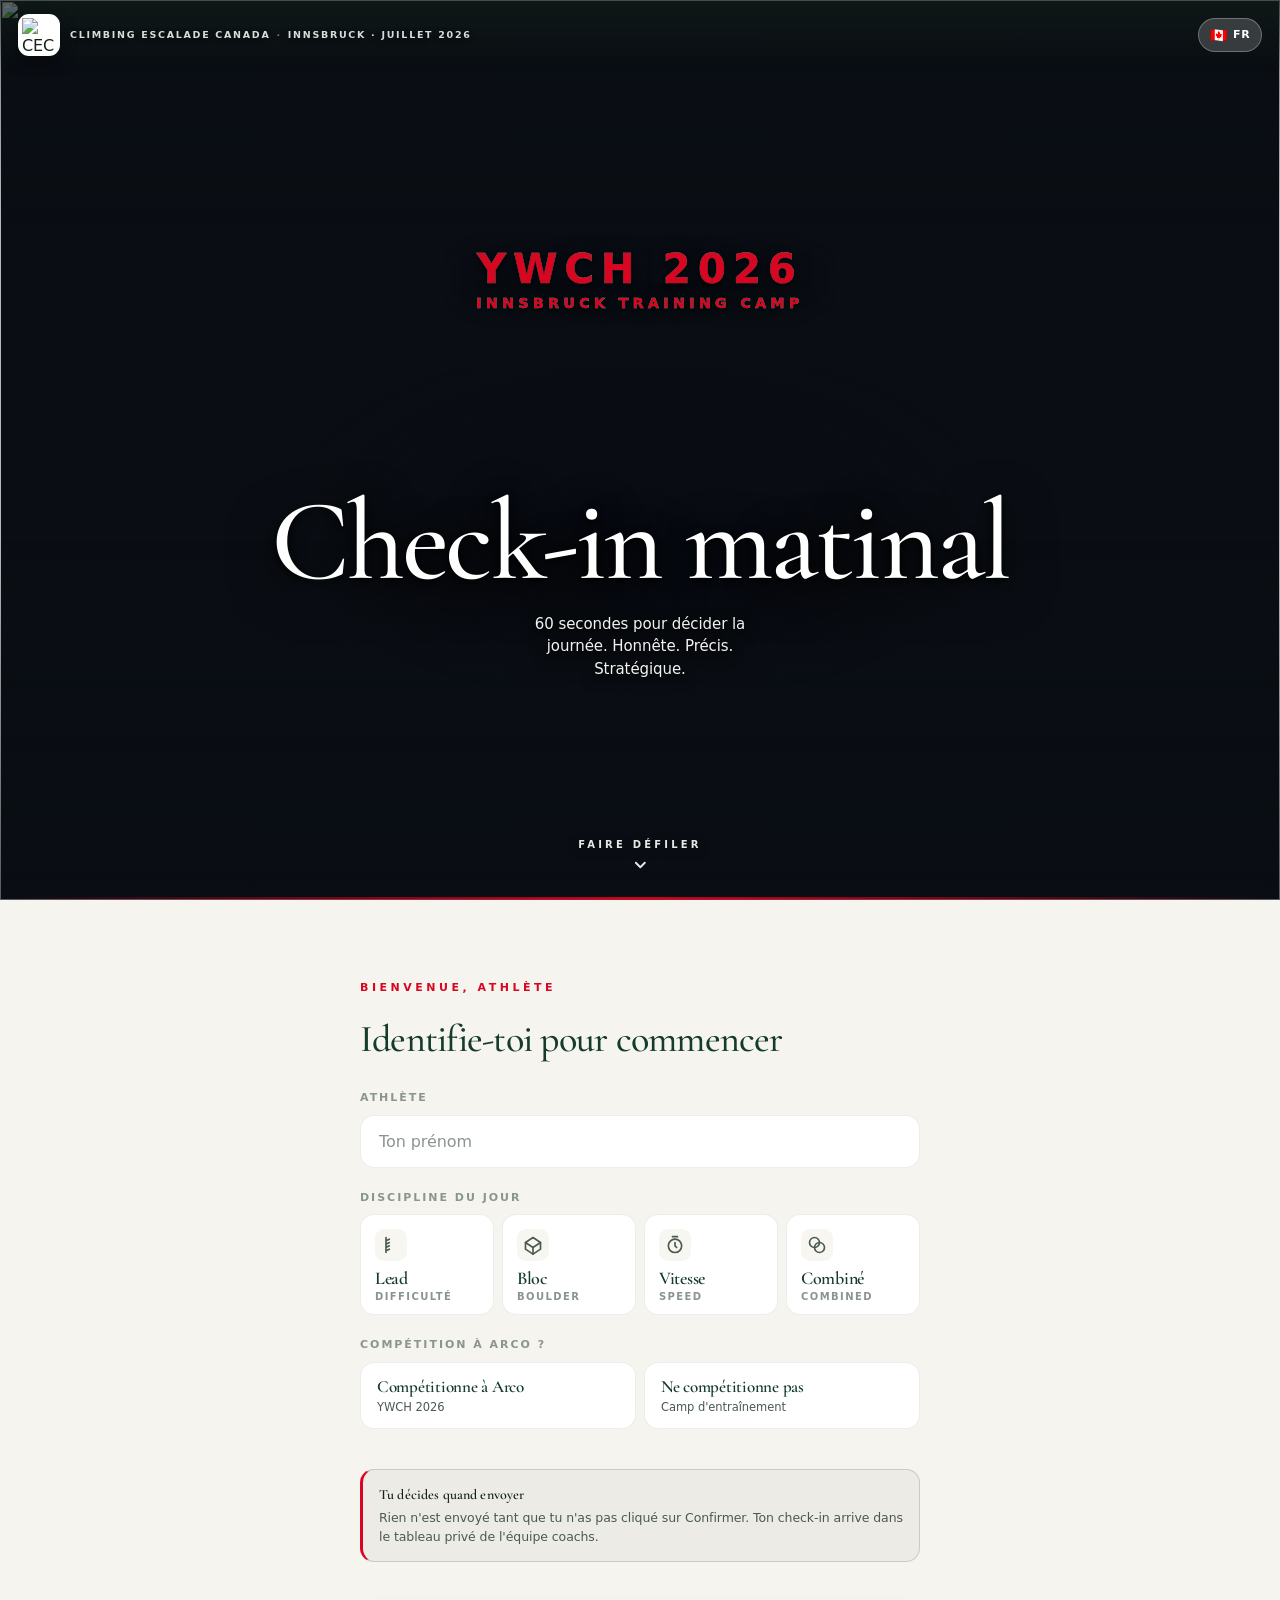
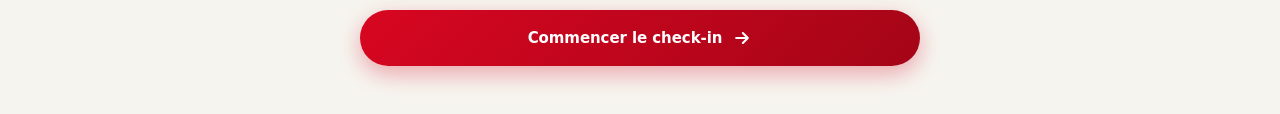
==== commit cd604554: "Result hero: move Send/Refuse buttons inside the readiness card The primary call to action used to s" ====
--- a/index.html
+++ b/index.html
@@ -522,6 +522,26 @@
           <p class="hero-kindness" id="hero-kindness">—</p>
         </div>
 
+        <!-- Send actions live inside the readiness hero so the primary
+             call to action sits right under the score the athlete just
+             read. Confirm + refuse stay paired. -->
+        <div class="hero-send">
+          <button class="btn btn-confirm" id="confirm-btn" type="button">
+            <svg viewBox="0 0 24 24" width="22" height="22" fill="none" stroke="currentColor" stroke-width="2.6" stroke-linecap="round" stroke-linejoin="round" aria-hidden="true">
+              <path d="M4 12.5l5 5 11-11"/>
+            </svg>
+            <span data-i18n="result.confirm">Envoyer aux coachs</span>
+          </button>
+          <button class="btn-refuse" id="refuse-btn" type="button">
+            <svg viewBox="0 0 24 24" width="22" height="22" fill="none" stroke="currentColor" stroke-width="2.6" stroke-linecap="round" stroke-linejoin="round" aria-hidden="true">
+              <line x1="6" y1="6" x2="18" y2="18"/>
+              <line x1="18" y1="6" x2="6" y2="18"/>
+            </svg>
+            <span data-i18n="result.refuse">Refuser l'envoi</span>
+          </button>
+          <p class="send-status" id="send-status" role="status" aria-live="polite" hidden></p>
+        </div>
+
         <button class="scroll-cue" id="scroll-cue" type="button" aria-label="Scroll to details">
           <span class="scroll-cue-label" data-i18n="result.scrollHint">Voir les détails</span>
           <span class="scroll-cue-chevron" aria-hidden="true">
@@ -575,22 +595,6 @@
           <li class="indicator dot-green" data-i18n="result.noFlags">Aucun signal d'alerte. Belle nuit, beau profil.</li>
         </ul>
       </div>
-
-      <!-- Send actions: confirm (full payload) or refuse (anonymous marker) -->
-      <button class="btn btn-confirm" id="confirm-btn" type="button">
-        <svg viewBox="0 0 24 24" width="22" height="22" fill="none" stroke="currentColor" stroke-width="2.6" stroke-linecap="round" stroke-linejoin="round" aria-hidden="true">
-          <path d="M4 12.5l5 5 11-11"/>
-        </svg>
-        <span data-i18n="result.confirm">Envoyer aux coachs</span>
-      </button>
-      <button class="btn-refuse" id="refuse-btn" type="button">
-        <svg viewBox="0 0 24 24" width="22" height="22" fill="none" stroke="currentColor" stroke-width="2.6" stroke-linecap="round" stroke-linejoin="round" aria-hidden="true">
-          <line x1="6" y1="6" x2="18" y2="18"/>
-          <line x1="18" y1="6" x2="6" y2="18"/>
-        </svg>
-        <span data-i18n="result.refuse">Refuser l'envoi</span>
-      </button>
-      <p class="send-status" id="send-status" role="status" aria-live="polite" hidden></p>
 
       <div class="result-actions">
         <button class="btn btn-secondary" id="edit-btn" type="button" data-i18n="result.edit">Modifier</button>
--- a/css/result-screen.css
+++ b/css/result-screen.css
@@ -386,6 +386,31 @@
   flex: 1 1 auto;
 }
 
+/* Hero send block — primary CTA + refuse + status, all inside the
+   readiness card so the action sits right under the score the athlete
+   just read. Width is constrained so the buttons feel intentional in
+   the hero rather than edge-to-edge like in a generic form footer. */
+.hero-send {
+  width: 100%;
+  max-width: 360px;
+  margin: 22px auto 0;
+  padding: 0 20px;
+  display: flex;
+  flex-direction: column;
+  align-items: stretch;
+  gap: 10px;
+}
+
+.hero-send .btn-confirm,
+.hero-send .btn-refuse {
+  width: 100%;
+  margin-top: 0;
+}
+
+.hero-send .send-status {
+  margin-top: 4px;
+}
+
 /* Hero text below the score stage (always visible — no scroll reveal needed) */
 .hero-text {
   position: relative;
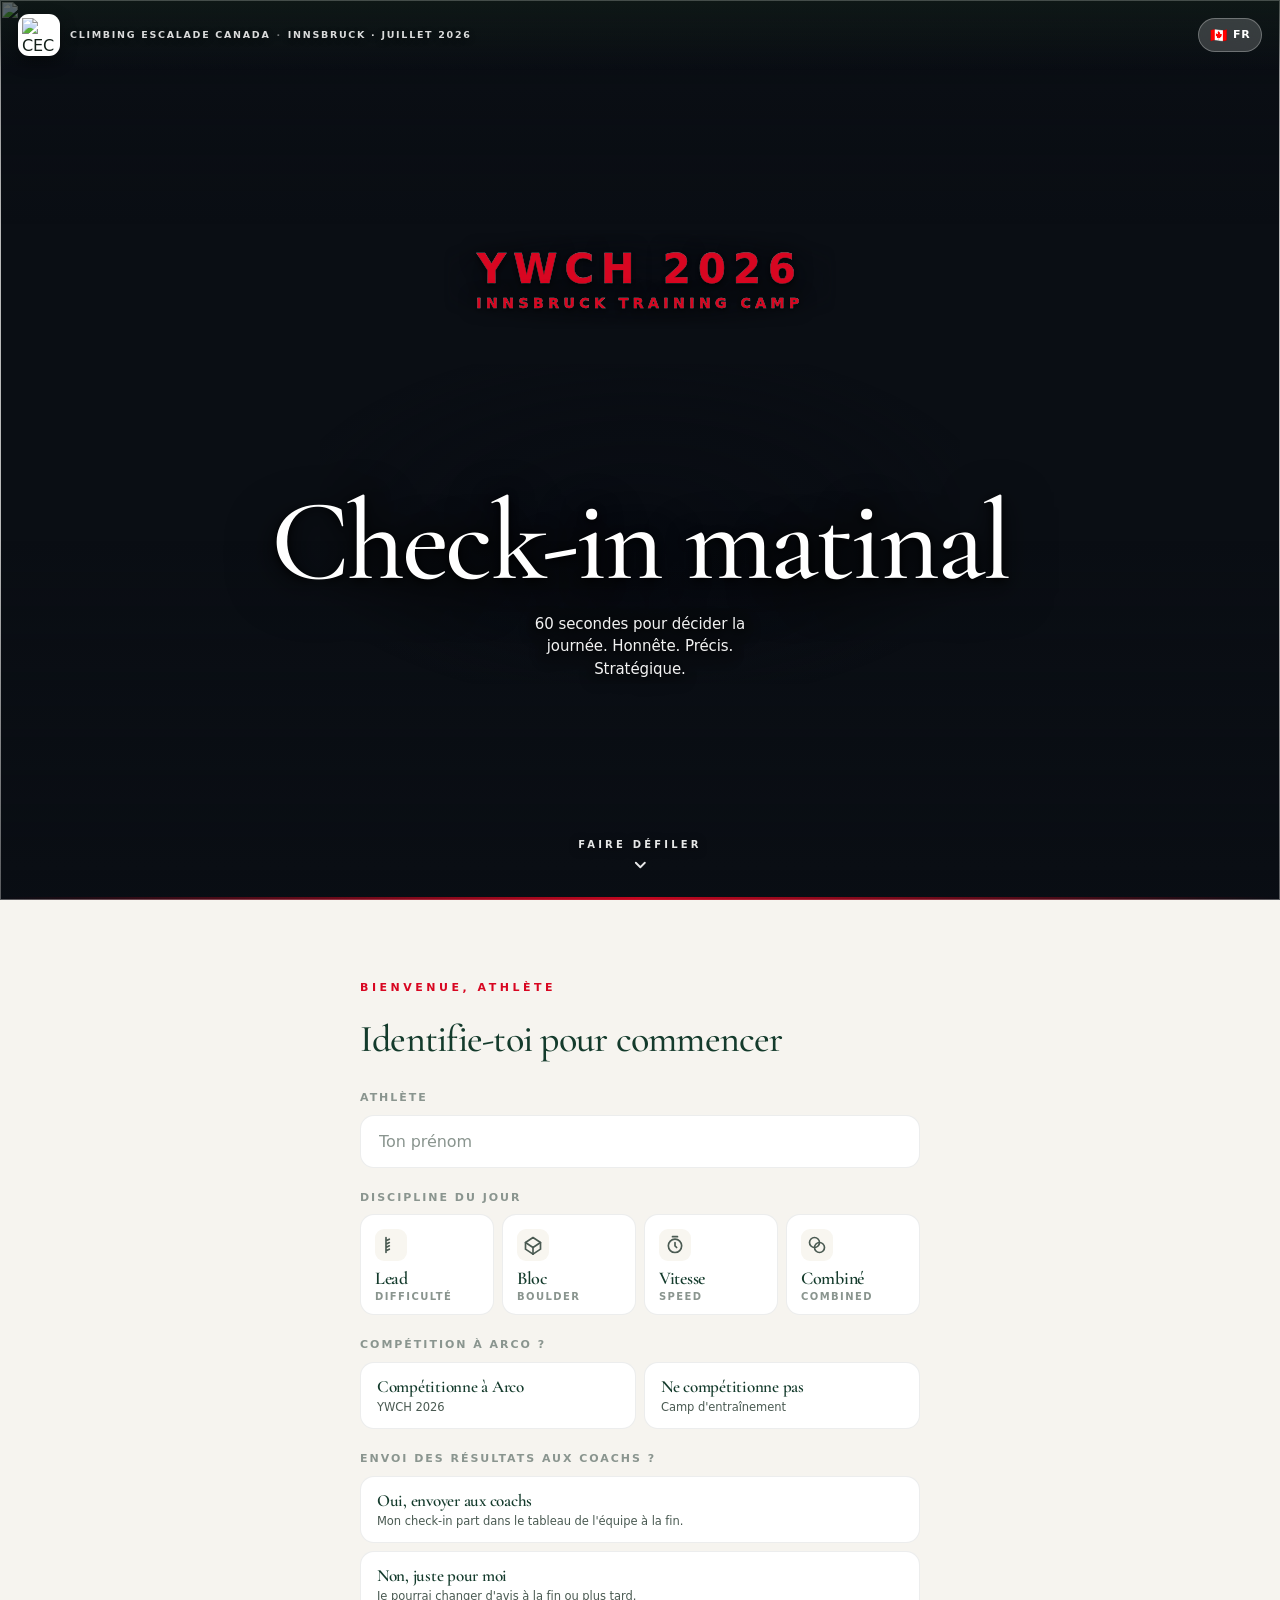
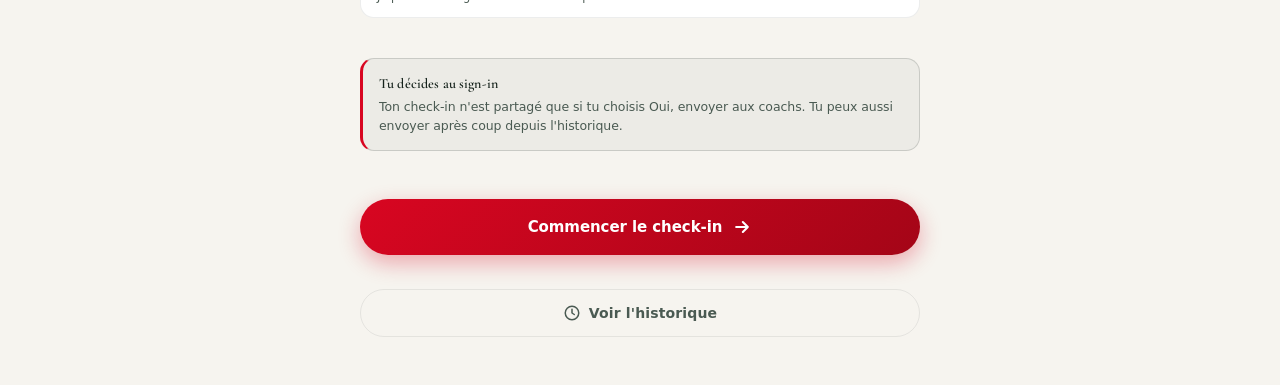
==== commit fac0022e: "Sign-in upfront consent + 30-min lock + history as a dedicated screen Big reorganisation of the entr" ====
--- a/index.html
+++ b/index.html
@@ -187,10 +187,24 @@
             </div>
           </div>
 
+          <div class="landing-consent">
+            <p class="landing-label" data-i18n="landing.consentLabel">Envoi des résultats aux coachs ?</p>
+            <div class="consent-grid" role="radiogroup" aria-label="Consent">
+              <button type="button" class="consent-card" data-consent="yes" role="radio" aria-checked="false">
+                <span class="consent-name" data-i18n="landing.consentYes">Oui, envoyer aux coachs</span>
+                <span class="consent-hint" data-i18n="landing.consentYesHint">Mon check-in part dans le tableau de l'équipe à la fin.</span>
+              </button>
+              <button type="button" class="consent-card" data-consent="no" role="radio" aria-checked="false">
+                <span class="consent-name" data-i18n="landing.consentNo">Non, juste pour moi</span>
+                <span class="consent-hint" data-i18n="landing.consentNoHint">Je pourrai changer d'avis à la fin ou plus tard.</span>
+              </button>
+            </div>
+          </div>
+
           <div class="landing-disclosure">
             <div class="landing-disclosure-content">
-              <p class="landing-disclosure-title" data-i18n="landing.disclosureTitle">Tu décides quand envoyer</p>
-              <p class="landing-disclosure-text" data-i18n="landing.disclaimer">Rien n'est envoyé tant que tu n'as pas cliqué sur Confirmer. Ton check-in arrive dans le tableau privé de l'équipe coachs.</p>
+              <p class="landing-disclosure-title" data-i18n="landing.disclosureTitle">Tu décides au sign-in</p>
+              <p class="landing-disclosure-text" data-i18n="landing.disclaimer">Ton check-in n'est partagé que si tu choisis "Oui, envoyer aux coachs". Tu peux aussi envoyer après coup depuis l'historique.</p>
             </div>
           </div>
 
@@ -199,6 +213,14 @@
             <svg class="btn-arrow" viewBox="0 0 24 24" width="20" height="20" fill="none" stroke="currentColor" stroke-width="2.5" stroke-linecap="round" stroke-linejoin="round" aria-hidden="true">
               <path d="M5 12h14M13 6l6 6-6 6"/>
             </svg>
+          </button>
+
+          <button class="btn btn-history-nav" id="landing-history-btn" type="button">
+            <svg viewBox="0 0 24 24" width="18" height="18" fill="none" stroke="currentColor" stroke-width="2" stroke-linecap="round" stroke-linejoin="round" aria-hidden="true">
+              <circle cx="12" cy="12" r="9"/>
+              <polyline points="12 7 12 12 15 14"/>
+            </svg>
+            <span data-i18n="landing.historyNav">Voir l'historique</span>
           </button>
         </form>
       </div>
@@ -323,6 +345,17 @@
         </div>
 
         <div class="field">
+          <label class="field-label" data-i18n="wellbeing.skin">État de la peau (paumes / doigts)</label>
+          <div class="likert" data-likert="skin" data-required="true">
+            <div class="likert-anchors">
+              <span class="likert-anchor anchor-low" data-i18n="wellbeing.skinLow">Abîmée</span>
+              <span class="likert-anchor anchor-high" data-i18n="wellbeing.skinHigh">Au top</span>
+            </div>
+            <div class="likert-buttons" role="radiogroup" aria-label="Skin"></div>
+          </div>
+        </div>
+
+        <div class="field">
           <div class="slider-header">
             <label class="field-label" for="willingness" data-i18n="wellbeing.willingness">Disposition à grimper aujourd'hui</label>
             <span class="slider-value" id="willingness-value">7</span>
@@ -378,19 +411,6 @@
           <input class="slider slider-pain" id="pain-fingers" type="range" min="0" max="10" step="1" value="0" />
         </div>
 
-        <div class="alert-box">
-          <div class="alert-toggle">
-            <label class="switch">
-              <input type="checkbox" id="want-physio" />
-              <span class="switch-slider"></span>
-            </label>
-            <div class="alert-content">
-              <p class="alert-title" data-i18n="pain.physioRequestTitle">Je veux voir le physio aujourd'hui</p>
-              <p class="alert-explain" data-i18n="pain.physioRequestExplain">Coche si tu as un inconfort que tu veux faire évaluer. Le coach sera averti. Vois le physio avant ta séance.</p>
-            </div>
-          </div>
-        </div>
-
         <div class="field">
           <div class="slider-header">
             <label class="field-label" for="pain-forearm" data-i18n="pain.forearm">Avant-bras (zone fléchisseurs)</label>
@@ -421,14 +441,6 @@
             <span class="slider-value" id="pain-back-value">0</span>
           </div>
           <input class="slider slider-pain" id="pain-back" type="range" min="0" max="10" step="1" value="0" />
-        </div>
-
-        <div class="field">
-          <div class="slider-header">
-            <label class="field-label" for="pain-skin" data-i18n="pain.skin">Peau (paumes / doigts)</label>
-            <span class="slider-value" id="pain-skin-value">0</span>
-          </div>
-          <input class="slider slider-pain" id="pain-skin" type="range" min="0" max="10" step="1" value="0" />
         </div>
 
         <div class="field">
@@ -511,10 +523,6 @@
           <span class="hero-score-value" id="readiness-value">—</span>
           <span class="hero-score-suffix">/ 100</span>
           <span class="track-pill" id="hero-track-label" data-i18n="result.trackA">TRACK A</span>
-          <div class="physio-banner" id="physio-banner" hidden>
-            <span class="physio-banner-icon" aria-hidden="true">🩹</span>
-            <span class="physio-banner-text" data-i18n="result.physioBanner">Tu as demandé à voir le physio. Vois-le avant de grimper.</span>
-          </div>
         </div>
 
         <div class="hero-text visible" id="hero-text-block">
@@ -596,11 +604,44 @@
         </ul>
       </div>
 
+      <!-- Past check-ins (up to 30 days, most recent first) -->
+      <div class="card history-card">
+        <h3 class="card-title">
+          <span data-i18n="history.title">Historique</span>
+          <span class="card-title-count" id="history-count">0</span>
+        </h3>
+        <p class="card-sub" data-i18n="history.sub">Tes derniers check-ins.</p>
+        <ul class="history-list" id="history-list" data-count-target="history-count">
+          <li class="history-empty" data-i18n="history.empty">Pas encore d'historique.</li>
+        </ul>
+      </div>
+
       <div class="result-actions">
-        <button class="btn btn-secondary" id="edit-btn" type="button" data-i18n="result.edit">Modifier</button>
-        <button class="btn btn-tertiary" id="restart-btn" type="button" data-i18n="result.restart">Recommencer</button>
+        <button class="btn btn-tertiary" id="home-btn" type="button" data-i18n="result.home">Accueil</button>
       </div>
       </div><!-- /result-details -->
+    </section>
+
+    <!-- ============================================ -->
+    <!-- HISTORY SCREEN: dedicated view, reachable from landing -->
+    <!-- ============================================ -->
+    <section class="screen screen-history" id="screen-history" hidden>
+      <header class="history-header">
+        <button class="icon-button history-back" id="history-back-btn" type="button" aria-label="Back">
+          <svg viewBox="0 0 24 24" width="20" height="20" fill="none" stroke="currentColor" stroke-width="2.4" stroke-linecap="round" stroke-linejoin="round" aria-hidden="true">
+            <polyline points="15 18 9 12 15 6"/>
+          </svg>
+          <span data-i18n="history.back">Retour</span>
+        </button>
+        <div class="history-header-titles">
+          <h2 class="history-screen-title" data-i18n="history.title">Historique</h2>
+          <p class="history-screen-sub" data-i18n="history.sub">Tes derniers check-ins.</p>
+        </div>
+        <span class="card-title-count" id="history-count-screen">0</span>
+      </header>
+      <ul class="history-list history-list-screen" id="history-list-screen" data-count-target="history-count-screen">
+        <li class="history-empty" data-i18n="history.empty">Pas encore d'historique.</li>
+      </ul>
     </section>
   </main>
 
--- a/css/components.css
+++ b/css/components.css
@@ -754,7 +754,7 @@
 
 .result-actions {
   display: grid;
-  grid-template-columns: 1fr 1fr;
+  grid-template-columns: 1fr;
   gap: 8px;
 }
 
--- a/css/result-screen.css
+++ b/css/result-screen.css
@@ -352,40 +352,6 @@
   box-shadow: 0 0 10px rgba(185, 28, 28, 0.5);
 }
 
-/* Physio request banner — shown alongside the verdict, never replaces it */
-.physio-banner {
-  display: inline-flex;
-  align-items: center;
-  gap: 10px;
-  margin-top: 14px;
-  padding: 10px 16px;
-  border-radius: var(--radius-pill);
-  background: var(--yellow-light);
-  color: var(--yellow-dark);
-  border: 1px solid rgba(180, 83, 9, 0.32);
-  font-size: 12.5px;
-  font-weight: 600;
-  line-height: 1.35;
-  letter-spacing: 0.01em;
-  max-width: min(420px, 92%);
-  text-align: left;
-  box-shadow: 0 4px 14px rgba(180, 83, 9, 0.12);
-}
-
-.physio-banner[hidden] {
-  display: none;
-}
-
-.physio-banner-icon {
-  flex: 0 0 auto;
-  font-size: 16px;
-  line-height: 1;
-}
-
-.physio-banner-text {
-  flex: 1 1 auto;
-}
-
 /* Hero send block — primary CTA + refuse + status, all inside the
    readiness card so the action sits right under the score the athlete
    just read. Width is constrained so the buttons feel intentional in
@@ -1461,3 +1427,274 @@
   border-color: rgba(42, 111, 71, 0.18);
   color: var(--green-dark);
 }
+
+/* ============================================
+   History card — past check-ins list
+   ============================================ */
+.history-card {
+  display: flex;
+  flex-direction: column;
+}
+
+.card-sub {
+  margin: -6px 0 12px;
+  font-size: 13px;
+  font-weight: 500;
+  color: var(--text-secondary);
+  font-style: italic;
+}
+
+.history-list {
+  list-style: none;
+  margin: 0;
+  padding: 0;
+  display: flex;
+  flex-direction: column;
+  gap: 4px;
+  max-height: 360px;
+  overflow-y: auto;
+}
+
+.history-row {
+  display: flex;
+  flex-direction: column;
+  padding: 11px 14px;
+  border-radius: var(--radius-md);
+  background: var(--bg-cream);
+  border: 1px solid var(--border-subtle);
+  font-family: var(--font-stack);
+  font-size: 13.5px;
+}
+
+.history-row-main {
+  display: grid;
+  grid-template-columns: 14px 1fr auto auto auto;
+  align-items: center;
+  gap: 12px;
+}
+
+.history-empty {
+  list-style: none;
+  padding: 14px 16px;
+  color: var(--text-secondary);
+  font-style: italic;
+  font-size: 13.5px;
+  text-align: center;
+}
+
+.history-dot {
+  width: 10px;
+  height: 10px;
+  border-radius: 50%;
+  background: var(--green);
+}
+.history-dot.dot-yellow { background: var(--yellow); }
+.history-dot.dot-red    { background: var(--red); }
+
+.history-date {
+  font-weight: 600;
+  color: var(--text-primary);
+  text-transform: capitalize;
+  font-variant-numeric: tabular-nums;
+}
+
+.history-score {
+  font-family: var(--font-serif);
+  font-size: 18px;
+  font-weight: 600;
+  color: var(--text-deep-green);
+  font-variant-numeric: tabular-nums;
+}
+
+.history-score-suffix {
+  font-size: 11px;
+  font-weight: 500;
+  color: var(--text-tertiary);
+  margin-left: 2px;
+}
+
+.history-status {
+  font-size: 10.5px;
+  font-weight: 700;
+  letter-spacing: 0.06em;
+  text-transform: uppercase;
+  padding: 4px 9px;
+  border-radius: 999px;
+  white-space: nowrap;
+  border: 1px solid transparent;
+}
+
+.history-status.status-submitted {
+  background: rgba(42, 111, 71, 0.12);
+  color: var(--green-dark);
+  border-color: rgba(42, 111, 71, 0.28);
+}
+
+.history-status.status-refused {
+  background: rgba(20, 33, 26, 0.08);
+  color: var(--text-secondary);
+  border-color: rgba(20, 33, 26, 0.18);
+}
+
+.history-status.status-unsent {
+  background: rgba(180, 83, 9, 0.10);
+  color: var(--yellow-dark);
+  border-color: rgba(180, 83, 9, 0.26);
+}
+
+/* ============================================
+   Dedicated history screen — reachable from landing
+   ============================================ */
+.screen-history {
+  padding: 24px 18px 60px;
+  max-width: 720px;
+  margin: 0 auto;
+}
+
+.history-header {
+  display: flex;
+  align-items: center;
+  gap: 14px;
+  margin-bottom: 22px;
+}
+
+.history-back {
+  display: inline-flex;
+  align-items: center;
+  gap: 6px;
+  padding: 8px 12px;
+  background: transparent;
+  border: 1px solid var(--border-card);
+  border-radius: 999px;
+  color: var(--text-secondary);
+  font-family: inherit;
+  font-size: 13px;
+  font-weight: 600;
+  cursor: pointer;
+  transition: background 0.18s ease, color 0.18s ease;
+}
+
+.history-back:hover {
+  background: var(--bg-cream);
+  color: var(--text-primary);
+}
+
+.history-header-titles {
+  flex: 1 1 auto;
+  display: flex;
+  flex-direction: column;
+  gap: 2px;
+}
+
+.history-screen-title {
+  margin: 0;
+  font-family: var(--font-serif);
+  font-size: 26px;
+  font-weight: 600;
+  letter-spacing: -0.02em;
+  color: var(--text-deep-green);
+}
+
+.history-screen-sub {
+  margin: 0;
+  font-size: 13px;
+  color: var(--text-secondary);
+  font-style: italic;
+}
+
+.history-list-screen {
+  max-height: none; /* full-screen view, scroll happens at the page level */
+}
+
+/* Inline "Envoyer" trigger on unsent rows — small pill, low ceremony. */
+.history-send-btn {
+  font-family: inherit;
+  font-size: 11px;
+  font-weight: 700;
+  letter-spacing: 0.06em;
+  text-transform: uppercase;
+  padding: 6px 12px;
+  border-radius: 999px;
+  background: var(--green);
+  color: white;
+  border: 0;
+  cursor: pointer;
+  transition: filter 0.15s ease, transform 0.15s ease;
+  white-space: nowrap;
+}
+
+.history-send-btn:hover {
+  filter: brightness(1.06);
+  transform: translateY(-1px);
+}
+
+/* Expanded confirmation panel — sits under the row, attached visually
+   via the same card surface. Double-confirm is the whole point. */
+.history-confirm {
+  margin-top: 12px;
+  padding: 14px;
+  border-radius: var(--radius-md);
+  background: rgba(42, 111, 71, 0.06);
+  border: 1px solid rgba(42, 111, 71, 0.22);
+  display: flex;
+  flex-direction: column;
+  gap: 12px;
+}
+
+.history-confirm[hidden] {
+  display: none;
+}
+
+.history-confirm-title {
+  margin: 0;
+  font-family: var(--font-serif);
+  font-size: 16px;
+  font-weight: 600;
+  color: var(--text-deep-green);
+}
+
+.history-confirm-sub {
+  margin: 0;
+  font-size: 13px;
+  color: var(--text-secondary);
+  line-height: 1.4;
+}
+
+.history-confirm-actions {
+  display: flex;
+  gap: 8px;
+  justify-content: flex-end;
+  flex-wrap: wrap;
+}
+
+.history-confirm-btn,
+.history-cancel-btn {
+  font-family: inherit;
+  font-size: 13px;
+  font-weight: 600;
+  padding: 9px 16px;
+  border-radius: 999px;
+  cursor: pointer;
+  transition: filter 0.15s ease, transform 0.15s ease;
+}
+
+.history-confirm-btn {
+  background: var(--green);
+  color: white;
+  border: 0;
+}
+
+.history-confirm-btn:hover {
+  filter: brightness(1.06);
+}
+
+.history-cancel-btn {
+  background: transparent;
+  color: var(--text-secondary);
+  border: 1px solid var(--border-subtle);
+}
+
+.history-cancel-btn:hover {
+  background: var(--bg-cream);
+  color: var(--text-primary);
+}
--- a/css/landing.css
+++ b/css/landing.css
@@ -518,6 +518,93 @@
   font-weight: 500;
   letter-spacing: -0.005em;
   color: var(--text-secondary);
+}
+
+/* Consent picker — same visual contract as the profile picker, so the
+   athlete reads it as a peer-level decision (not a settings checkbox).
+   Asymmetric colours when active: green for yes, neutral red-tinted for no. */
+.consent-grid {
+  display: grid;
+  grid-template-columns: 1fr;
+  gap: 8px;
+}
+
+.consent-card {
+  position: relative;
+  display: flex;
+  flex-direction: column;
+  gap: 3px;
+  padding: 14px 16px;
+  border-radius: var(--radius-md);
+  background: var(--bg-paper);
+  border: 1px solid var(--border-card);
+  color: var(--text-primary);
+  cursor: pointer;
+  transition: transform 0.18s ease, background 0.25s ease, border-color 0.25s ease, box-shadow 0.25s ease;
+  text-align: left;
+}
+
+.consent-card:hover {
+  background: var(--bg-cream);
+  transform: translateY(-1px);
+}
+
+.consent-card[data-consent="yes"].active {
+  background: var(--green-light);
+  border-color: rgba(42, 111, 71, 0.5);
+  box-shadow: 0 6px 16px rgba(42, 111, 71, 0.15);
+}
+
+.consent-card[data-consent="no"].active {
+  background: var(--cec-red-soft);
+  border-color: rgba(216, 6, 33, 0.4);
+  box-shadow: 0 6px 16px rgba(216, 6, 33, 0.12);
+}
+
+.consent-name {
+  font-family: var(--font-serif);
+  font-size: 17px;
+  font-weight: 600;
+  letter-spacing: -0.015em;
+  line-height: 1.2;
+  color: var(--text-deep-green);
+}
+
+.consent-card[data-consent="yes"].active .consent-name { color: var(--green-dark); }
+.consent-card[data-consent="no"].active .consent-name { color: var(--cec-red-dark); }
+
+.consent-hint {
+  font-size: 11.5px;
+  font-weight: 500;
+  letter-spacing: -0.005em;
+  color: var(--text-secondary);
+}
+
+/* "Voir l'historique" entry point under the main CTA on the landing. */
+.btn-history-nav {
+  display: flex;
+  align-items: center;
+  justify-content: center;
+  gap: 8px;
+  width: 100%;
+  margin-top: 12px;
+  padding: 14px 18px;
+  background: transparent;
+  color: var(--text-secondary);
+  border: 1px solid var(--border-card);
+  border-radius: var(--radius-pill);
+  font-family: inherit;
+  font-size: 14px;
+  font-weight: 600;
+  letter-spacing: 0.01em;
+  cursor: pointer;
+  transition: background 0.2s ease, color 0.2s ease, border-color 0.2s ease;
+}
+
+.btn-history-nav:hover {
+  background: var(--bg-cream);
+  color: var(--text-primary);
+  border-color: var(--text-secondary);
 }
 
 /* CTA */
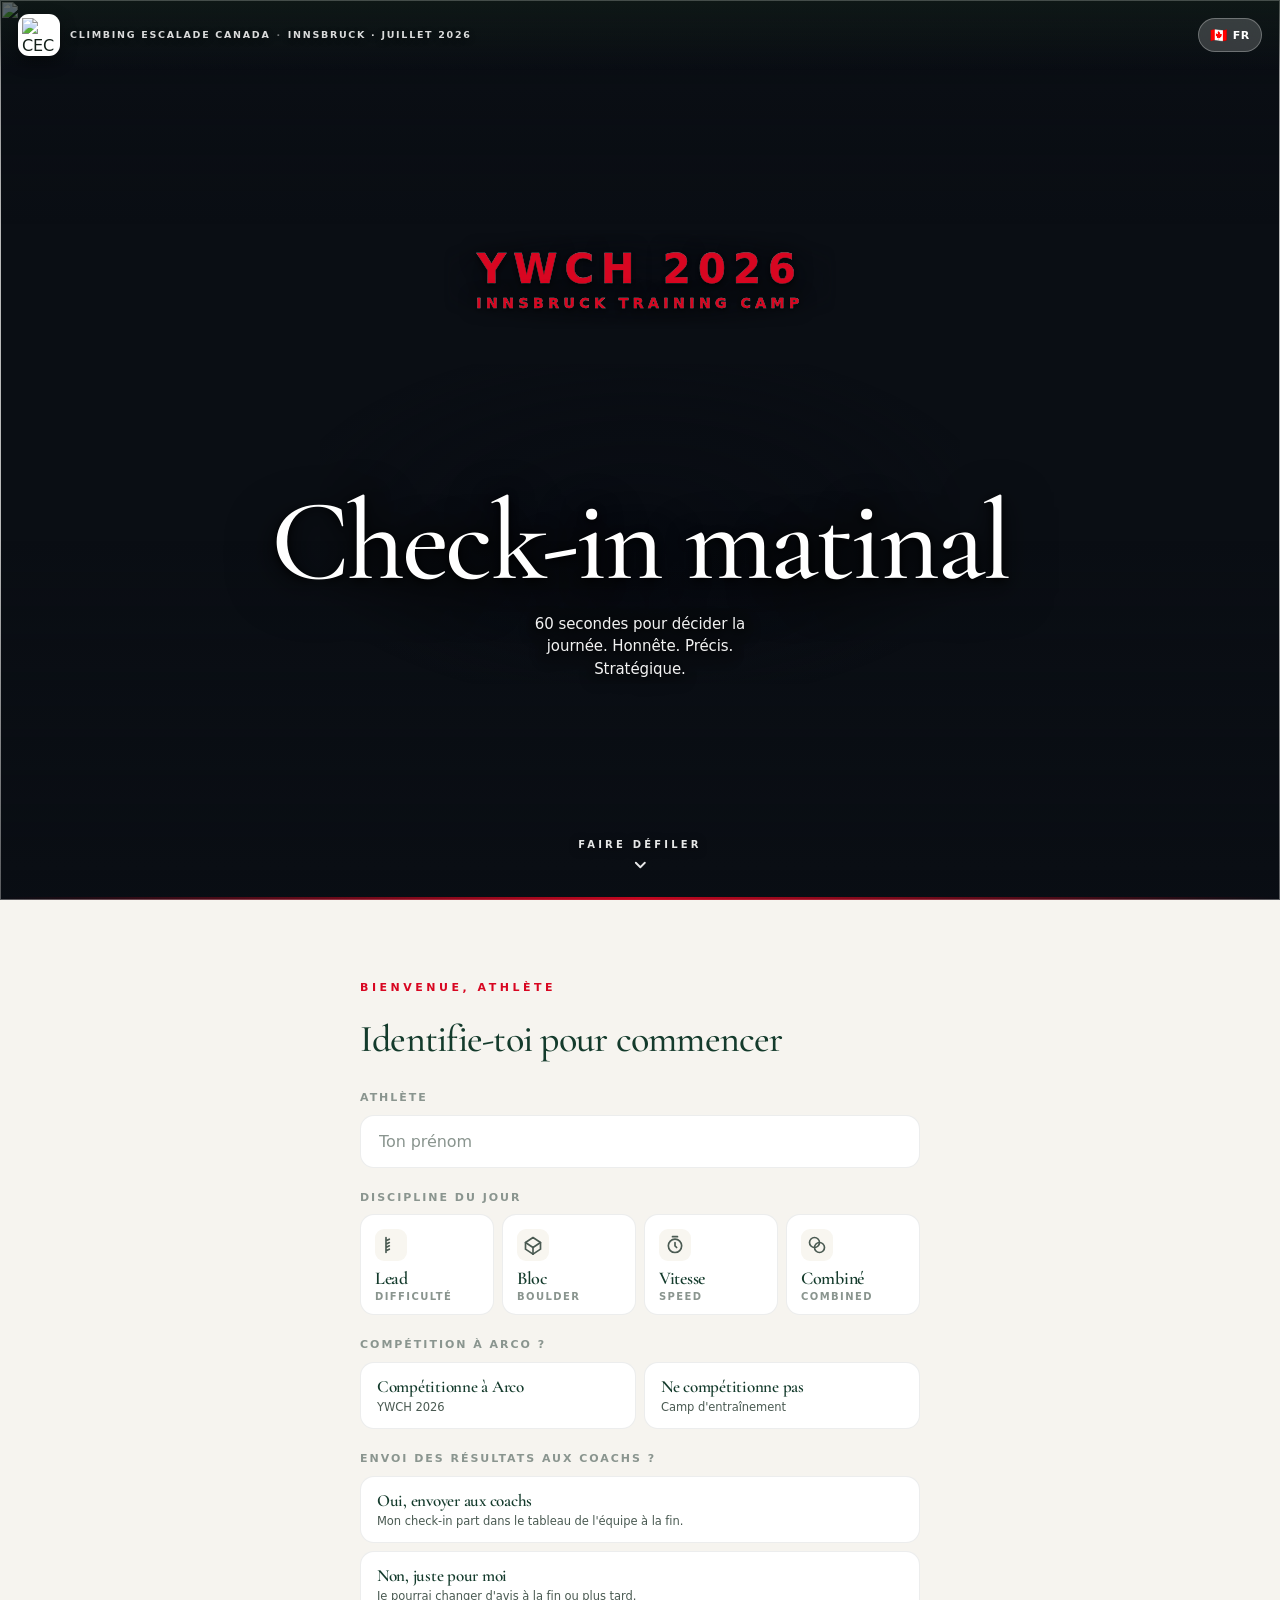
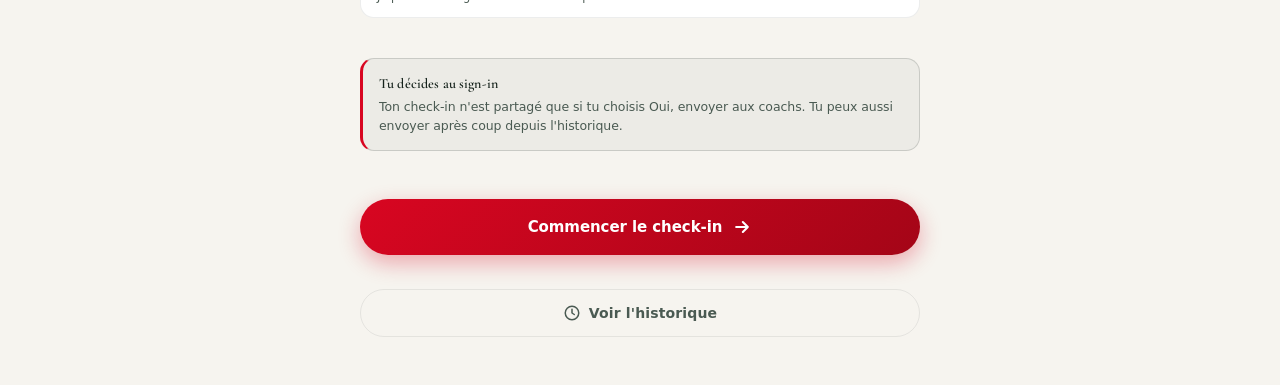
==== commit 6b33aae5: "Result hero: Volume/RPE prescription overlay for camp days (lead + combined) Adds a small editorial " ====
--- a/index.html
+++ b/index.html
@@ -523,6 +523,12 @@
           <span class="hero-score-value" id="readiness-value">—</span>
           <span class="hero-score-suffix">/ 100</span>
           <span class="track-pill" id="hero-track-label" data-i18n="result.trackA">TRACK A</span>
+          <!-- Volume / RPE prescription (lead + combined, Jul 5–13 only).
+               Hidden by default; renderCampPrescription() unhides on match. -->
+          <div class="camp-prescription" id="camp-prescription" hidden>
+            <span class="camp-prescription-values" id="camp-prescription-values"></span>
+            <p class="camp-prescription-note" id="camp-prescription-note" hidden></p>
+          </div>
         </div>
 
         <div class="hero-text visible" id="hero-text-block">
--- a/css/components.css
+++ b/css/components.css
@@ -660,6 +660,13 @@
 
 .btn-confirm:disabled::before,
 .btn-confirm[disabled]::before {
+  display: none;
+}
+
+/* The hidden attribute must trump display:flex on these buttons, otherwise
+   consent='yes' auto-send still leaves a clickable Refuser on the result. */
+.btn-confirm[hidden],
+.btn-refuse[hidden] {
   display: none;
 }
 
--- a/css/result-screen.css
+++ b/css/result-screen.css
@@ -352,6 +352,44 @@
   box-shadow: 0 0 10px rgba(185, 28, 28, 0.5);
 }
 
+/* Volume / RPE prescription overlay (lead + combined, camp days) —
+   sits right under the Track pill. Compact, editorial, no chrome. */
+.camp-prescription {
+  margin-top: 10px;
+  display: flex;
+  flex-direction: column;
+  align-items: center;
+  gap: 4px;
+}
+
+.camp-prescription[hidden] {
+  display: none;
+}
+
+.camp-prescription-values {
+  font-family: var(--font-stack);
+  font-size: 13px;
+  font-weight: 700;
+  letter-spacing: 0.08em;
+  text-transform: uppercase;
+  color: var(--text-deep-green);
+  font-variant-numeric: tabular-nums;
+}
+
+.camp-prescription-note {
+  margin: 0;
+  font-family: var(--font-serif);
+  font-size: 14px;
+  font-style: italic;
+  font-weight: 500;
+  color: var(--text-secondary);
+  letter-spacing: 0.005em;
+}
+
+.camp-prescription-note[hidden] {
+  display: none;
+}
+
 /* Hero send block — primary CTA + refuse + status, all inside the
    readiness card so the action sits right under the score the athlete
    just read. Width is constrained so the buttons feel intentional in
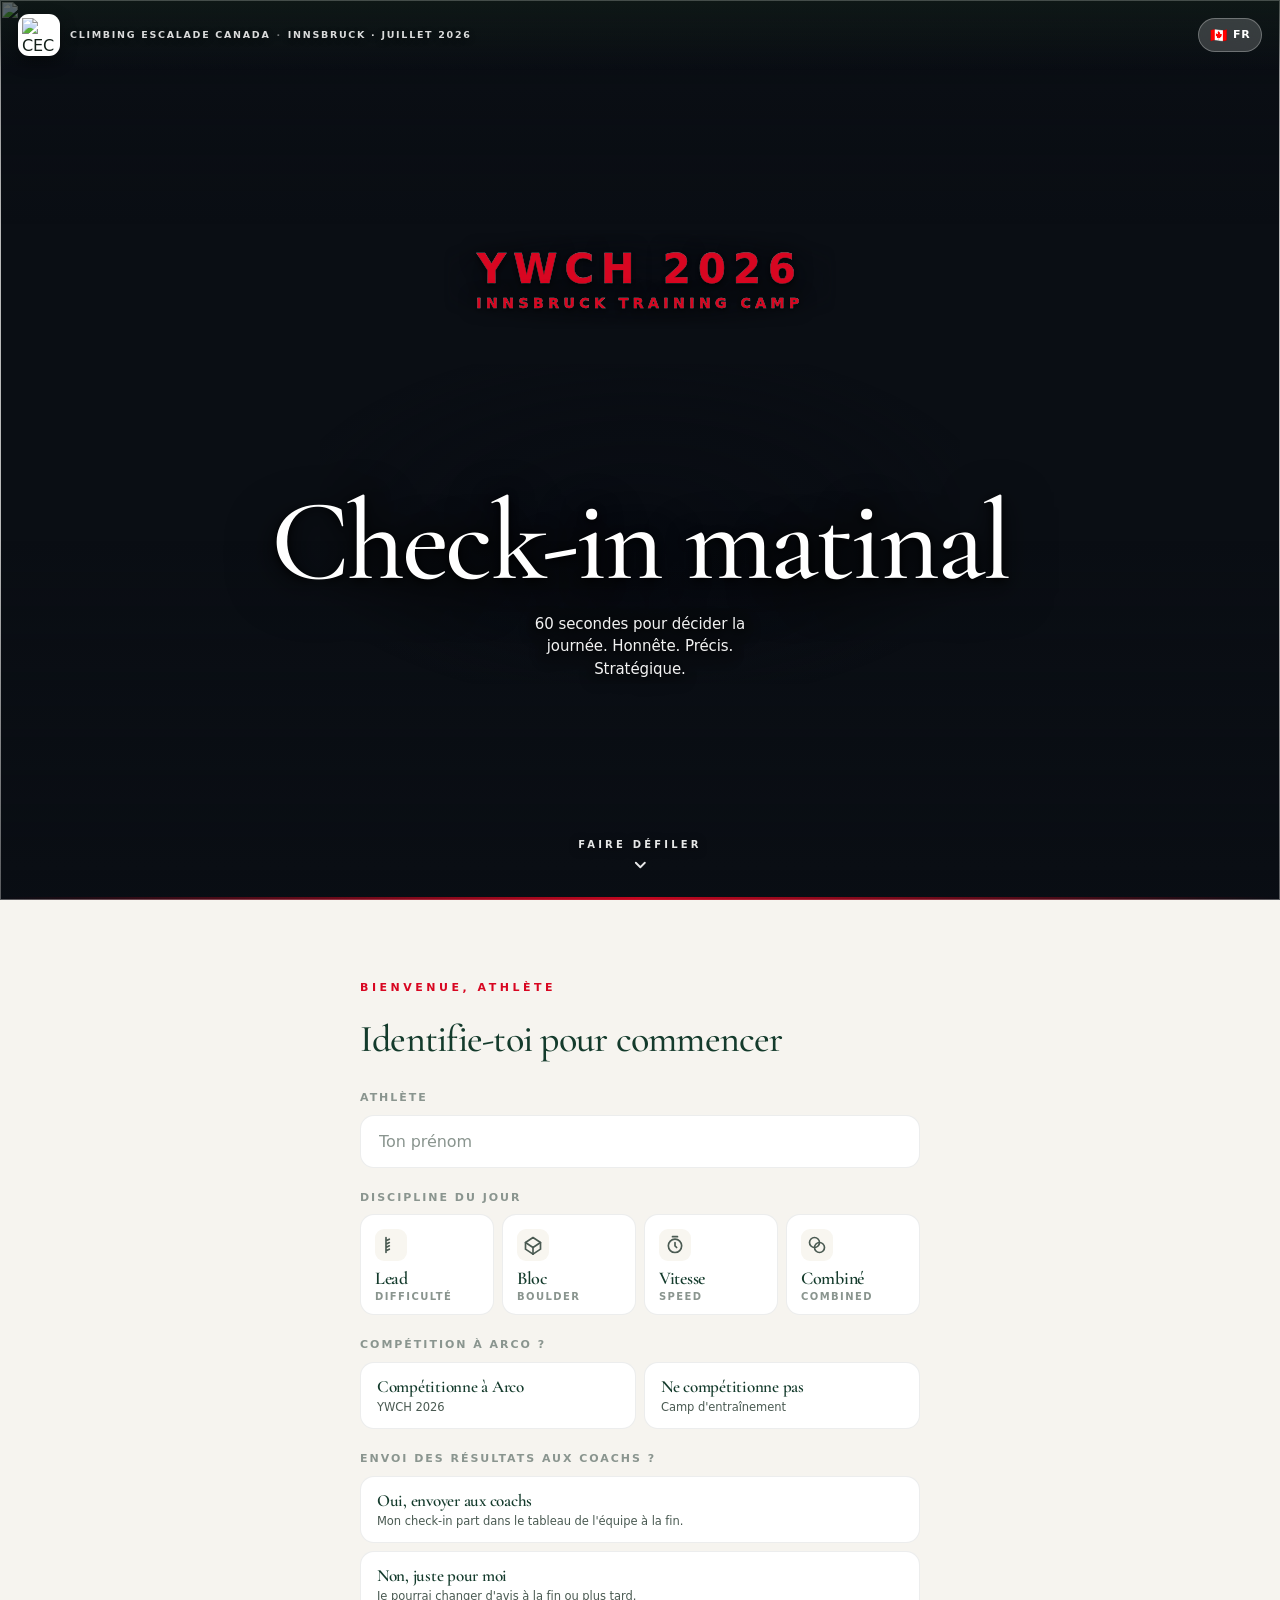
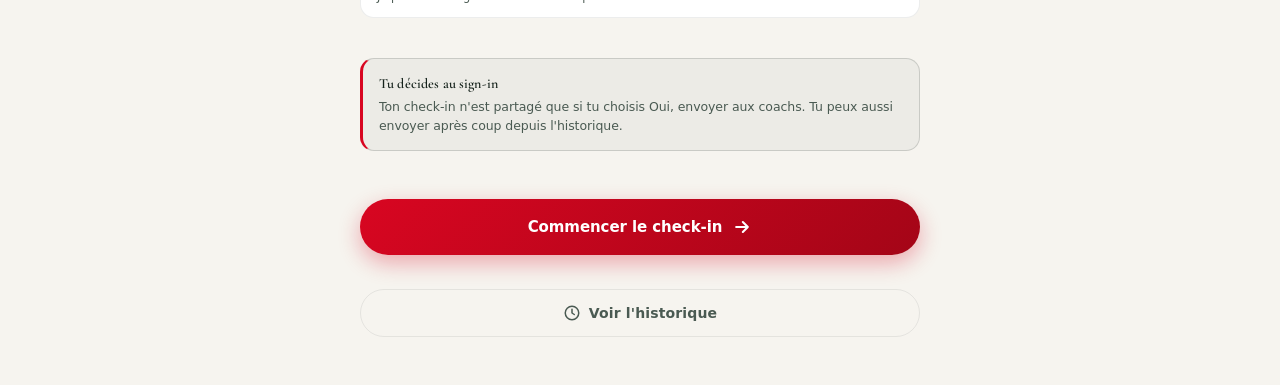
==== commit 69763e5a: "History: re-render on language toggle + locale fallback for old WebViews Two compounding causes for " ====
--- a/index.html
+++ b/index.html
@@ -643,6 +643,10 @@
           <h2 class="history-screen-title" data-i18n="history.title">Historique</h2>
           <p class="history-screen-sub" data-i18n="history.sub">Tes derniers check-ins.</p>
         </div>
+        <button class="landing-lang history-lang" id="history-lang-toggle" type="button" aria-label="Toggle language">
+          <span class="flag" aria-hidden="true">🇨🇦</span>
+          <span class="lang-code" id="history-lang-code">FR</span>
+        </button>
         <span class="card-title-count" id="history-count-screen">0</span>
       </header>
       <ul class="history-list history-list-screen" id="history-list-screen" data-count-target="history-count-screen">
